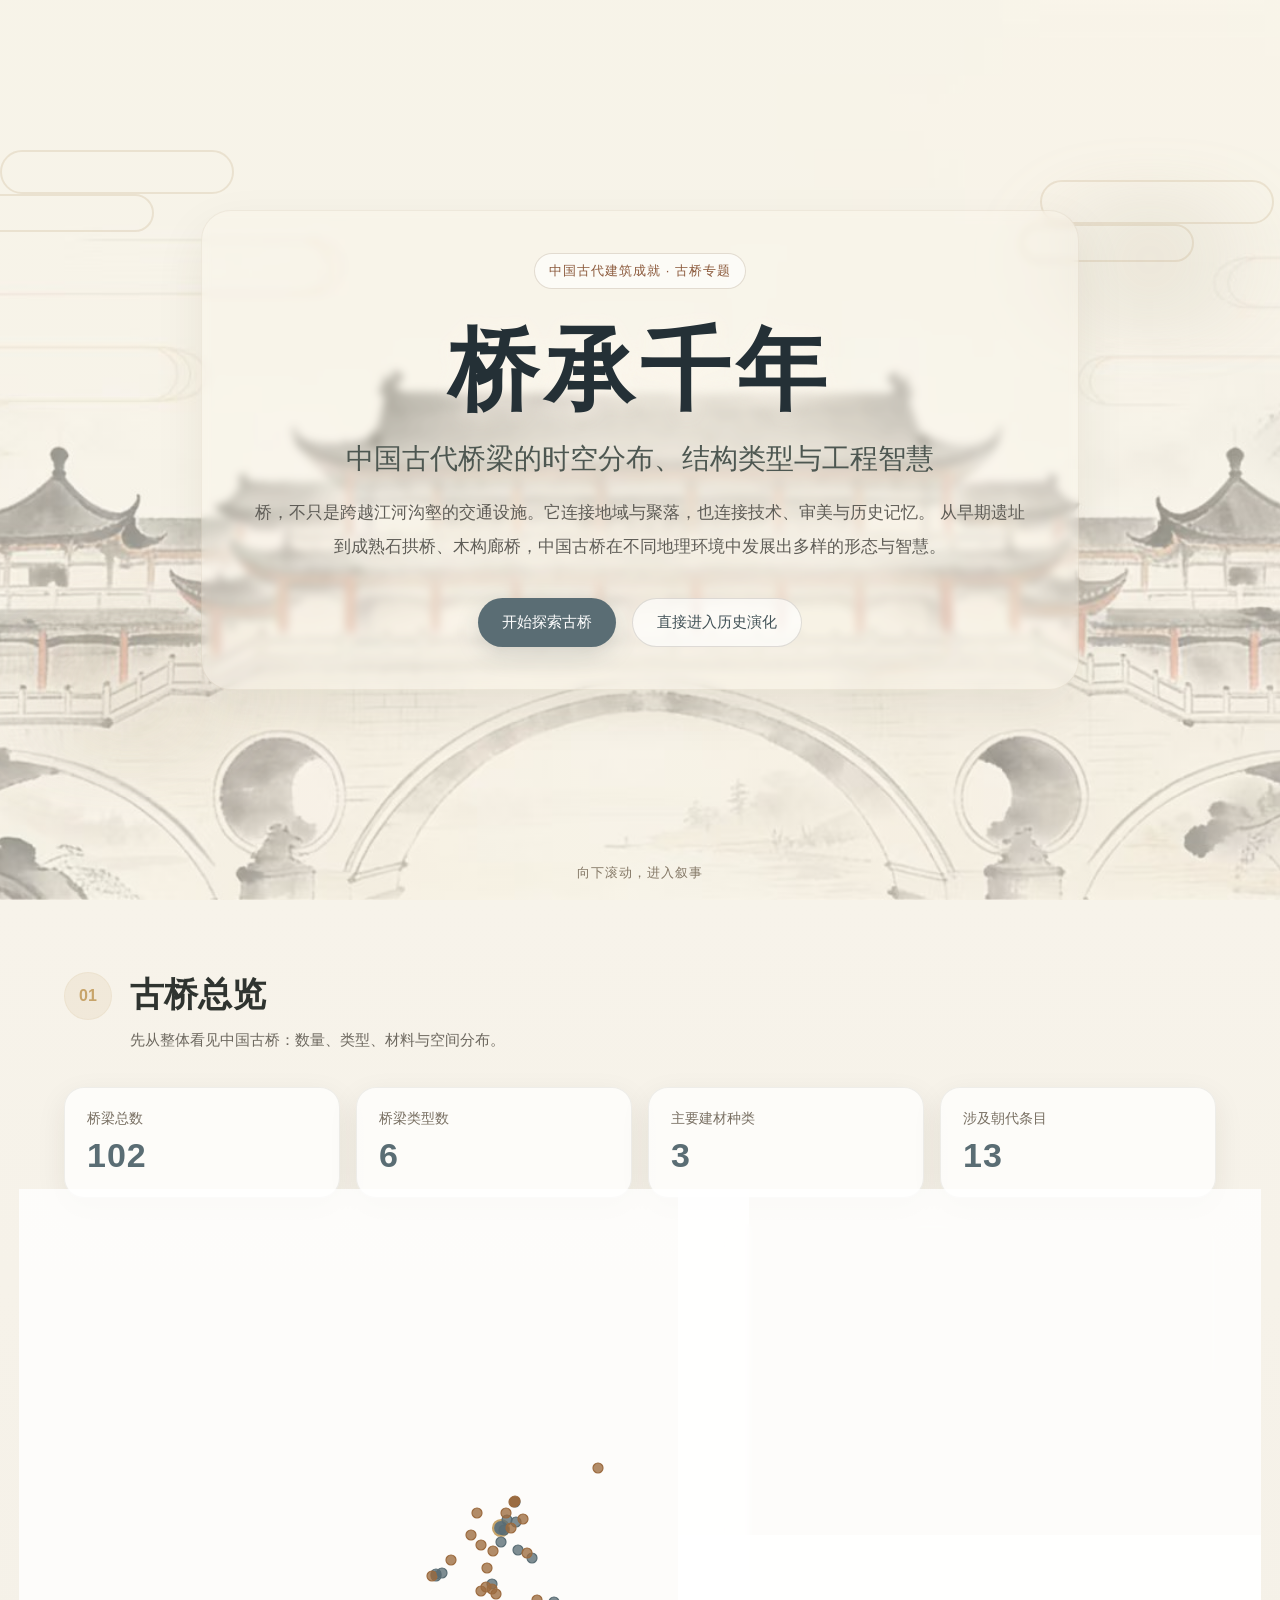
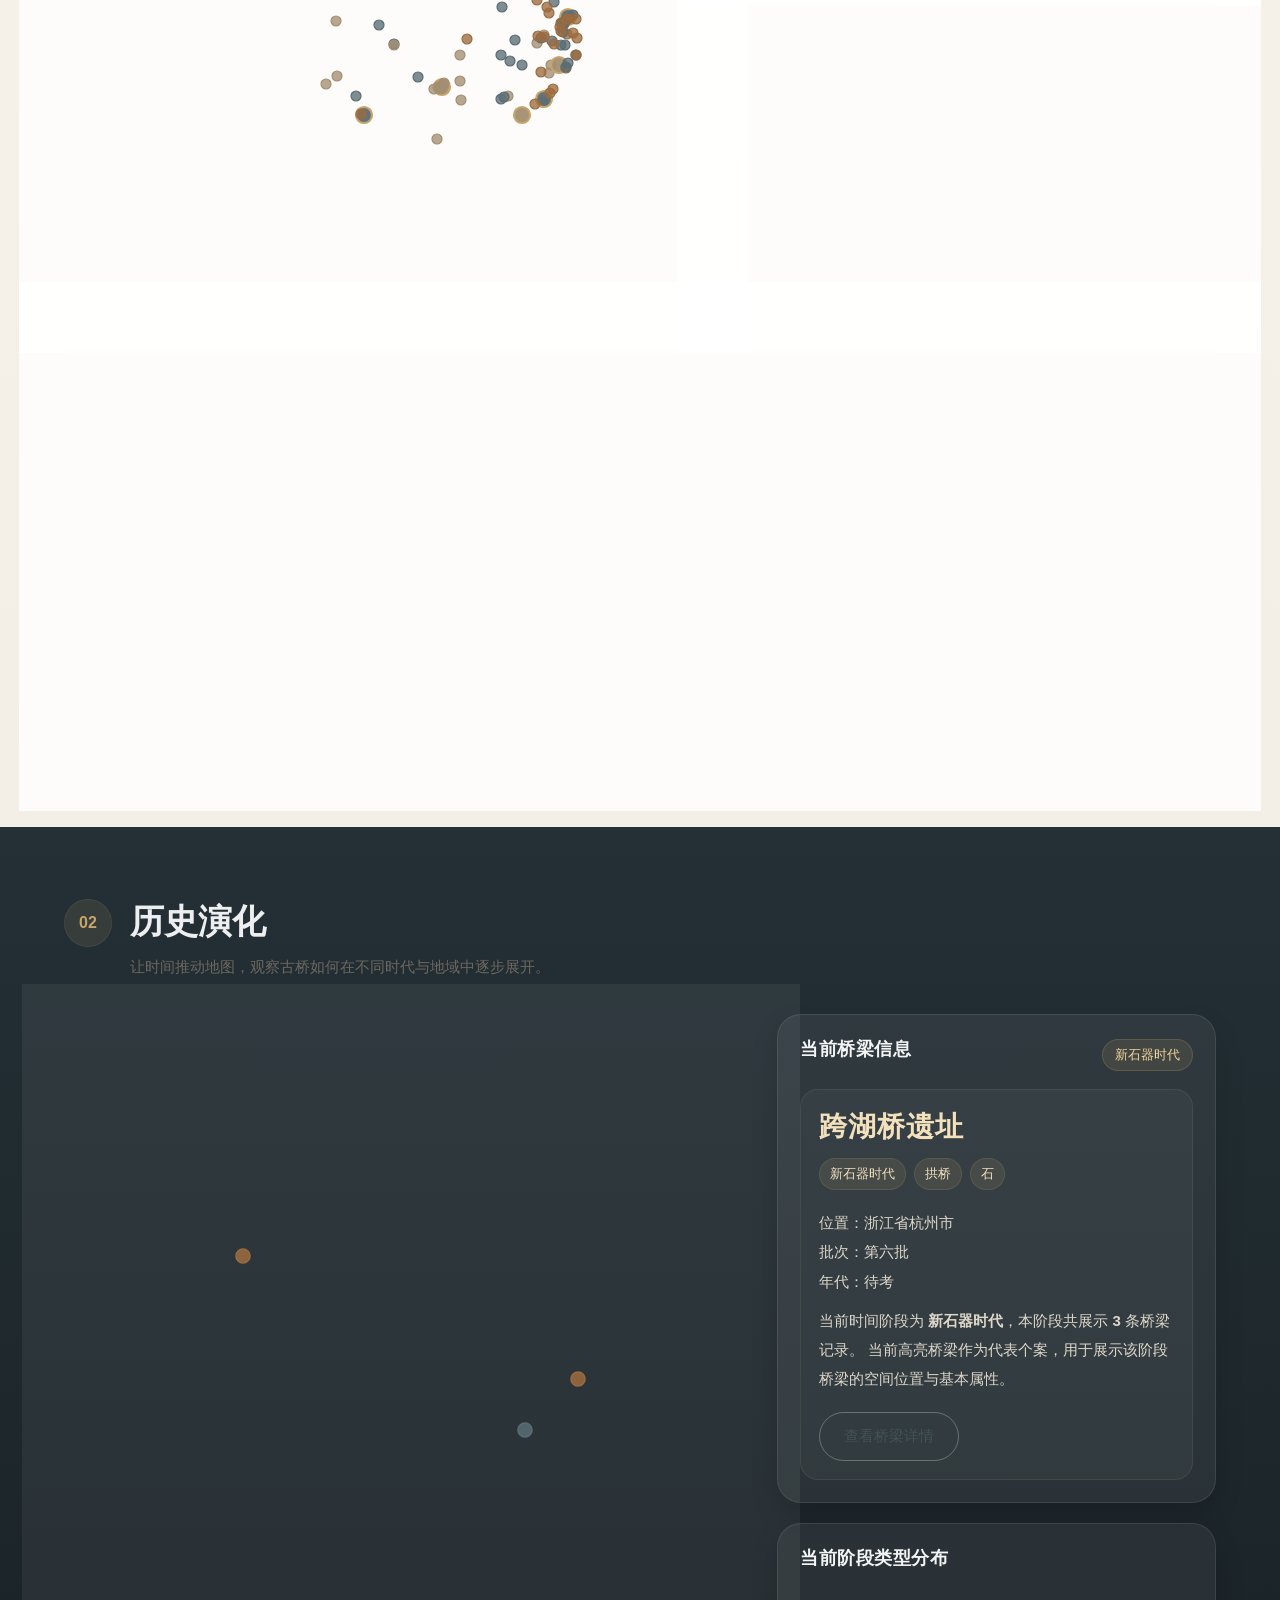
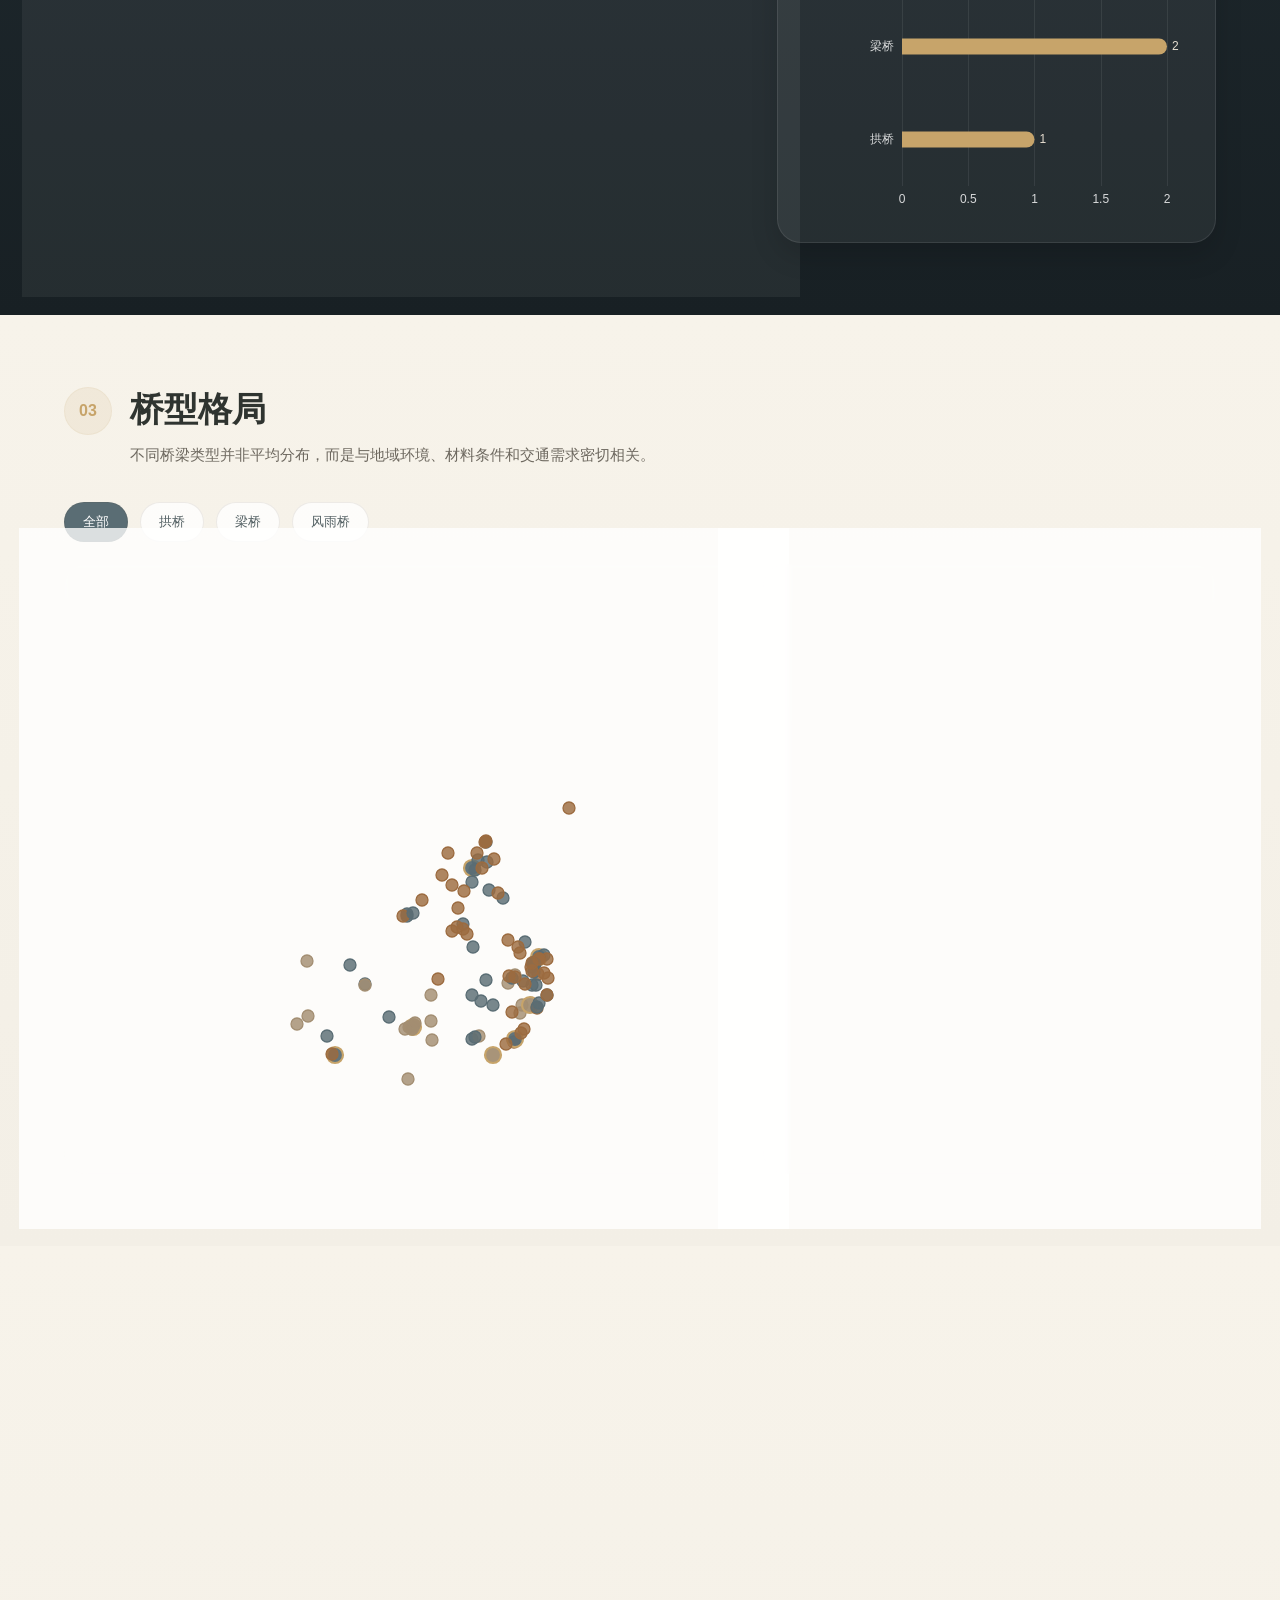
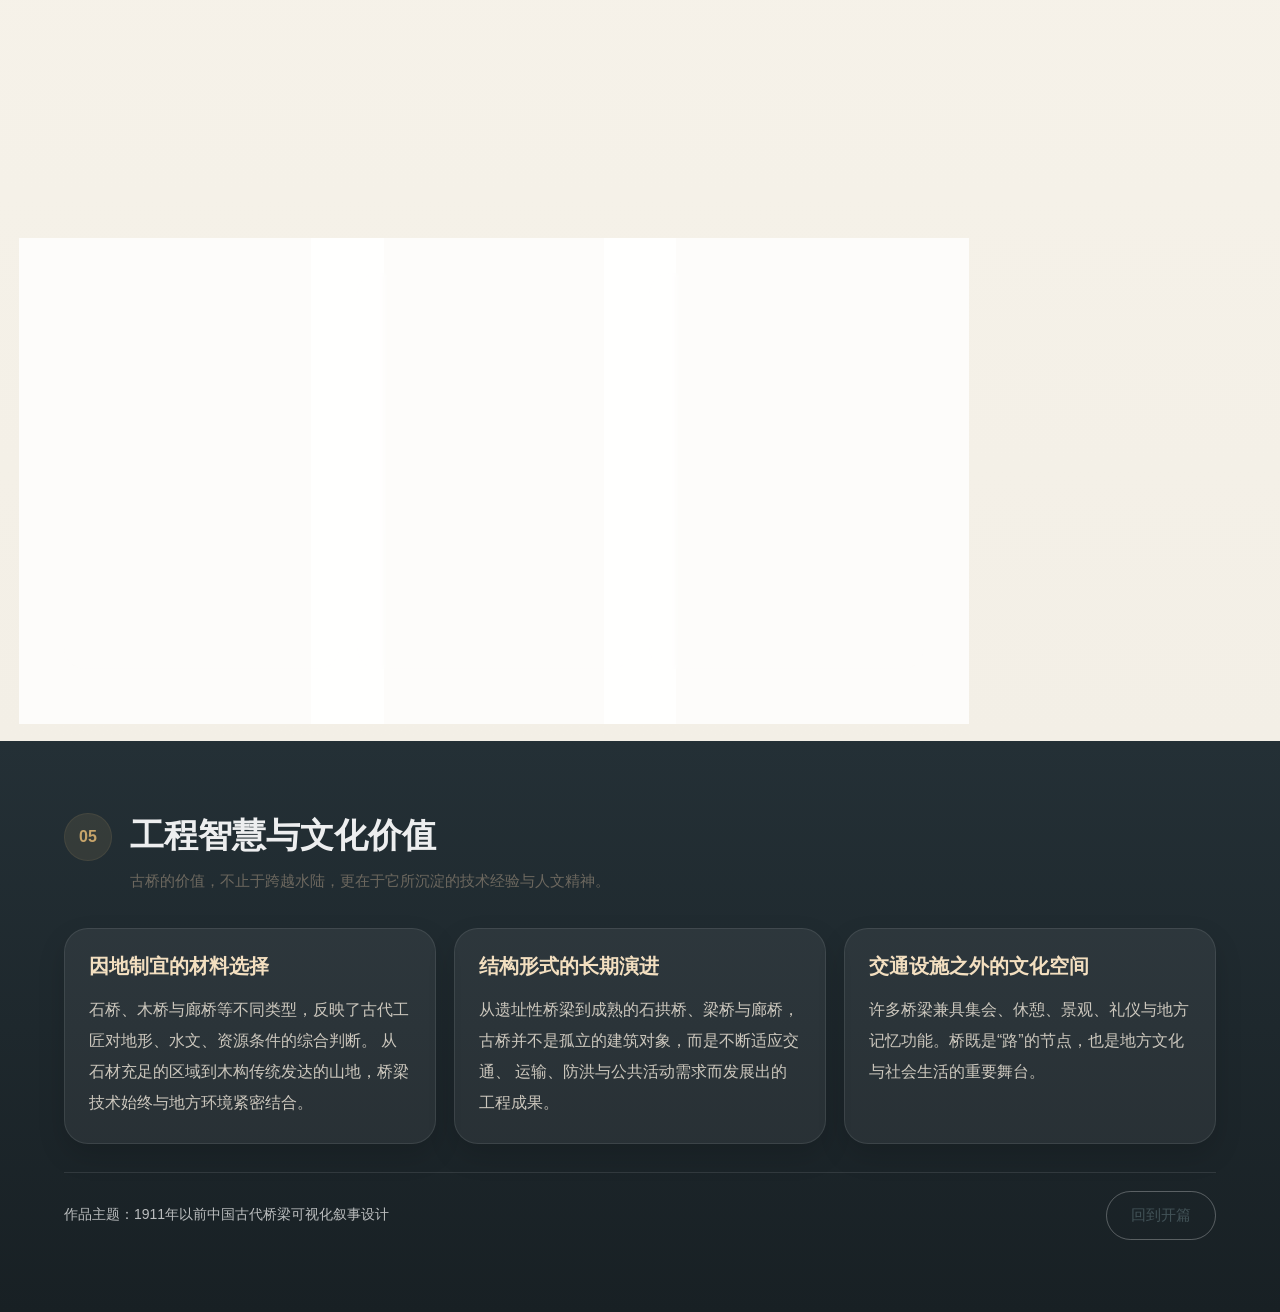
==== index.html @ 762e8e40 "Add files via upload" ====
<!DOCTYPE html>
<html lang="zh-CN">
<head>
  <meta charset="UTF-8" />
  <meta name="viewport" content="width=device-width, initial-scale=1.0" />
  <title>千年桥韵：中国古代桥梁叙事可视化</title>
  <link rel="stylesheet" href="libs/leaflet/leaflet.css" />
  <link rel="stylesheet" href="css/style.css" />
</head>
<body>
  <div class="page-shell">
    <section class="hero section" id="hero">
        <div class="hero-bg"></div>
        <div class="hero-mist hero-mist-left"></div>
        <div class="hero-mist hero-mist-right"></div>
        <div class="hero-ornament hero-ornament-left"></div>
        <div class="hero-ornament hero-ornament-right"></div>

        <div class="hero-content">
            <div class="hero-kicker hero-animate hero-animate-1">中国古代建筑成就 · 古桥专题</div>
            <h1 class="hero-animate hero-animate-2">桥承千年</h1>
            <h2 class="hero-animate hero-animate-3">中国古代桥梁的时空分布、结构类型与工程智慧</h2>
            <p class="hero-desc hero-animate hero-animate-4">
            桥，不只是跨越江河沟壑的交通设施。它连接地域与聚落，也连接技术、审美与历史记忆。
            从早期遗址到成熟石拱桥、木构廊桥，中国古桥在不同地理环境中发展出多样的形态与智慧。
            </p>
            <div class="hero-actions hero-animate hero-animate-5">
            <button class="primary-btn" id="startStoryBtn">开始探索古桥</button>
            <button class="ghost-btn" id="jumpTimelineBtn">直接进入历史演化</button>
            </div>
        </div>

        <div class="hero-scroll-tip hero-animate hero-animate-6">向下滚动，进入叙事</div>
    </section>

    <section class="section intro section-light" id="overview">
      <div class="section-head">
        <div class="section-index">01</div>
        <div>
          <h3>古桥总览</h3>
          <p>先从整体看见中国古桥：数量、类型、材料与空间分布。</p>
        </div>
      </div>

      <div class="overview-stats" id="overviewStats">
        <div class="stat-card">
          <div class="stat-label">桥梁总数</div>
          <div class="stat-value" id="totalCount">0</div>
        </div>
        <div class="stat-card">
          <div class="stat-label">桥梁类型数</div>
          <div class="stat-value" id="typeCount">0</div>
        </div>
        <div class="stat-card">
          <div class="stat-label">主要建材种类</div>
          <div class="stat-value" id="materialCount">0</div>
        </div>
        <div class="stat-card">
          <div class="stat-label">涉及朝代条目</div>
          <div class="stat-value" id="dynastyCount">0</div>
        </div>
      </div>

      <div class="overview-layout">
        <div class="overview-map-panel card">
          <div class="panel-title">中国古桥空间总览</div>
          <div id="overviewMap" class="map-box"></div>
          <div class="panel-note">
            地图展示全部桥梁点位。分布呈现明显的地域集聚特征，东部水网区、江南地区、东南沿海及西南民族地区更为集中。
          </div>
        </div>

        <div class="overview-chart-panel">
          <div class="chart-card card">
            <div class="panel-title">桥梁类型统计</div>
            <div id="typeChart" class="chart-box"></div>
          </div>
          <div class="chart-card card">
            <div class="panel-title">桥梁建材统计</div>
            <div id="materialChart" class="chart-box"></div>
          </div>
        </div>
      </div>

      <div class="wide-chart card">
        <div class="panel-title">朝代分布统计</div>
        <div id="dynastyChart" class="wide-chart-box"></div>
      </div>
    </section>

    <section class="section section-dark" id="timelineSection">
      <div class="section-head section-head-light">
        <div class="section-index">02</div>
        <div>
          <h3>历史演化</h3>
          <p>让时间推动地图，观察古桥如何在不同时代与地域中逐步展开。</p>
        </div>
      </div>

      <div class="timeline-layout">
        <div class="timeline-left card-dark">
          <div class="timeline-map-wrap" id="timelineMapWrap">
            <div id="timelineMap" class="timeline-map"></div>
            <svg id="timelineLinkLayer" class="timeline-link-layer"></svg>
          </div>

          <div class="timeline-controls">
            <button class="primary-btn small-btn" id="playPauseBtn">播放</button>
            <input type="range" id="timelineSlider" min="0" max="0" value="0" />
            <div class="timeline-current" id="timelineCurrentLabel">—</div>
          </div>

          <div class="timeline-caption" id="timelineCaption">
            拖动时间轴，或点击播放，观察不同时代桥梁的空间分布与类型变化。
          </div>
        </div>

        <div class="timeline-right">
          <div class="card-dark info-card">
            <div class="info-card-head">
              <div class="panel-title panel-title-light">当前桥梁信息</div>
              <div class="dynasty-badge" id="currentDynastyBadge">—</div>
            </div>
            <div id="bridgeInfoCard" class="bridge-info-card">
              <div class="empty-info">
                动画开始后，右侧会显示当前高亮桥梁的基础信息。
              </div>
            </div>
          </div>

          <div class="card-dark type-distribution-card">
            <div class="panel-title panel-title-light">当前阶段类型分布</div>
            <div id="timelineTypeChart" class="timeline-type-chart"></div>
          </div>
        </div>
      </div>
    </section>

    <section class="section section-light" id="typeSection">
      <div class="section-head">
        <div class="section-index">03</div>
        <div>
          <h3>桥型格局</h3>
          <p>不同桥梁类型并非平均分布，而是与地域环境、材料条件和交通需求密切相关。</p>
        </div>
      </div>

      <div class="type-filter-bar">
        <button class="filter-btn active" data-type="全部">全部</button>
        <button class="filter-btn" data-type="拱桥">拱桥</button>
        <button class="filter-btn" data-type="梁桥">梁桥</button>
        <button class="filter-btn" data-type="廊桥">风雨桥</button>
      </div>

      <div class="type-layout">
        <div class="card type-map-card">
          <div class="panel-title">桥型空间分布</div>
          <div id="typeMap" class="map-box"></div>
        </div>
        <div class="card type-text-card">
          <div class="panel-title">桥型解读</div>
          <div id="typeNarrative" class="type-narrative">
            请选择桥梁类型，查看其在中国空间上的分布特征与代表性意义。
          </div>
        </div>
      </div>
    </section>

    <section class="section section-light" id="featuredSection">
      <div class="section-head">
        <div class="section-index">04</div>
        <div>
          <h3>典型古桥</h3>
          <p>从总体分布回到个体对象，进入桥梁的具体历史与结构信息。</p>
        </div>
      </div>

      <div class="featured-grid" id="featuredGrid"></div>
    </section>

    <section class="section section-dark ending-section" id="ending">
      <div class="section-head section-head-light">
        <div class="section-index">05</div>
        <div>
          <h3>工程智慧与文化价值</h3>
          <p>古桥的价值，不止于跨越水陆，更在于它所沉淀的技术经验与人文精神。</p>
        </div>
      </div>

      <div class="ending-grid">
        <div class="card-dark ending-card">
          <h4>因地制宜的材料选择</h4>
          <p>
            石桥、木桥与廊桥等不同类型，反映了古代工匠对地形、水文、资源条件的综合判断。
            从石材充足的区域到木构传统发达的山地，桥梁技术始终与地方环境紧密结合。
          </p>
        </div>
        <div class="card-dark ending-card">
          <h4>结构形式的长期演进</h4>
          <p>
            从遗址性桥梁到成熟的石拱桥、梁桥与廊桥，古桥并不是孤立的建筑对象，而是不断适应交通、
            运输、防洪与公共活动需求而发展出的工程成果。
          </p>
        </div>
        <div class="card-dark ending-card">
          <h4>交通设施之外的文化空间</h4>
          <p>
            许多桥梁兼具集会、休憩、景观、礼仪与地方记忆功能。桥既是“路”的节点，也是地方文化与社会生活的重要舞台。
          </p>
        </div>
      </div>

      <div class="ending-footer">
        <div>作品主题：1911年以前中国古代桥梁可视化叙事设计</div>
        <button class="ghost-btn light-border" id="backToTopBtn">回到开篇</button>
      </div>
    </section>
  </div>

  <script src="libs/leaflet/leaflet.js"></script>
  <script src="libs/echarts/echarts.min.js"></script>
  <script src="js/bridges_data.js"></script>
  <script src="js/main.js"></script>
</body>
</html>
---- libs/leaflet/leaflet.css ----
/* required styles */

.leaflet-pane,
.leaflet-tile,
.leaflet-marker-icon,
.leaflet-marker-shadow,
.leaflet-tile-container,
.leaflet-pane > svg,
.leaflet-pane > canvas,
.leaflet-zoom-box,
.leaflet-image-layer,
.leaflet-layer {
	position: absolute;
	left: 0;
	top: 0;
	}
.leaflet-container {
	overflow: hidden;
	}
.leaflet-tile,
.leaflet-marker-icon,
.leaflet-marker-shadow {
	-webkit-user-select: none;
	   -moz-user-select: none;
	        user-select: none;
	  -webkit-user-drag: none;
	}
/* Prevents IE11 from highlighting tiles in blue */
.leaflet-tile::selection {
	background: transparent;
}
/* Safari renders non-retina tile on retina better with this, but Chrome is worse */
.leaflet-safari .leaflet-tile {
	image-rendering: -webkit-optimize-contrast;
	}
/* hack that prevents hw layers "stretching" when loading new tiles */
.leaflet-safari .leaflet-tile-container {
	width: 1600px;
	height: 1600px;
	-webkit-transform-origin: 0 0;
	}
.leaflet-marker-icon,
.leaflet-marker-shadow {
	display: block;
	}
/* .leaflet-container svg: reset svg max-width decleration shipped in Joomla! (joomla.org) 3.x */
/* .leaflet-container img: map is broken in FF if you have max-width: 100% on tiles */
.leaflet-container .leaflet-overlay-pane svg {
	max-width: none !important;
	max-height: none !important;
	}
.leaflet-container .leaflet-marker-pane img,
.leaflet-container .leaflet-shadow-pane img,
.leaflet-container .leaflet-tile-pane img,
.leaflet-container img.leaflet-image-layer,
.leaflet-container .leaflet-tile {
	max-width: none !important;
	max-height: none !important;
	width: auto;
	padding: 0;
	}

.leaflet-container img.leaflet-tile {
	/* See: https://bugs.chromium.org/p/chromium/issues/detail?id=600120 */
	mix-blend-mode: plus-lighter;
}

.leaflet-container.leaflet-touch-zoom {
	-ms-touch-action: pan-x pan-y;
	touch-action: pan-x pan-y;
	}
.leaflet-container.leaflet-touch-drag {
	-ms-touch-action: pinch-zoom;
	/* Fallback for FF which doesn't support pinch-zoom */
	touch-action: none;
	touch-action: pinch-zoom;
}
.leaflet-container.leaflet-touch-drag.leaflet-touch-zoom {
	-ms-touch-action: none;
	touch-action: none;
}
.leaflet-container {
	-webkit-tap-highlight-color: transparent;
}
.leaflet-container a {
	-webkit-tap-highlight-color: rgba(51, 181, 229, 0.4);
}
.leaflet-tile {
	filter: inherit;
	visibility: hidden;
	}
.leaflet-tile-loaded {
	visibility: inherit;
	}
.leaflet-zoom-box {
	width: 0;
	height: 0;
	-moz-box-sizing: border-box;
	     box-sizing: border-box;
	z-index: 800;
	}
/* workaround for https://bugzilla.mozilla.org/show_bug.cgi?id=888319 */
.leaflet-overlay-pane svg {
	-moz-user-select: none;
	}

.leaflet-pane         { z-index: 400; }

.leaflet-tile-pane    { z-index: 200; }
.leaflet-overlay-pane { z-index: 400; }
.leaflet-shadow-pane  { z-index: 500; }
.leaflet-marker-pane  { z-index: 600; }
.leaflet-tooltip-pane   { z-index: 650; }
.leaflet-popup-pane   { z-index: 700; }

.leaflet-map-pane canvas { z-index: 100; }
.leaflet-map-pane svg    { z-index: 200; }

.leaflet-vml-shape {
	width: 1px;
	height: 1px;
	}
.lvml {
	behavior: url(#default#VML);
	display: inline-block;
	position: absolute;
	}


/* control positioning */

.leaflet-control {
	position: relative;
	z-index: 800;
	pointer-events: visiblePainted; /* IE 9-10 doesn't have auto */
	pointer-events: auto;
	}
.leaflet-top,
.leaflet-bottom {
	position: absolute;
	z-index: 1000;
	pointer-events: none;
	}
.leaflet-top {
	top: 0;
	}
.leaflet-right {
	right: 0;
	}
.leaflet-bottom {
	bottom: 0;
	}
.leaflet-left {
	left: 0;
	}
.leaflet-control {
	float: left;
	clear: both;
	}
.leaflet-right .leaflet-control {
	float: right;
	}
.leaflet-top .leaflet-control {
	margin-top: 10px;
	}
.leaflet-bottom .leaflet-control {
	margin-bottom: 10px;
	}
.leaflet-left .leaflet-control {
	margin-left: 10px;
	}
.leaflet-right .leaflet-control {
	margin-right: 10px;
	}


/* zoom and fade animations */

.leaflet-fade-anim .leaflet-popup {
	opacity: 0;
	-webkit-transition: opacity 0.2s linear;
	   -moz-transition: opacity 0.2s linear;
	        transition: opacity 0.2s linear;
	}
.leaflet-fade-anim .leaflet-map-pane .leaflet-popup {
	opacity: 1;
	}
.leaflet-zoom-animated {
	-webkit-transform-origin: 0 0;
	    -ms-transform-origin: 0 0;
	        transform-origin: 0 0;
	}
svg.leaflet-zoom-animated {
	will-change: transform;
}

.leaflet-zoom-anim .leaflet-zoom-animated {
	-webkit-transition: -webkit-transform 0.25s cubic-bezier(0,0,0.25,1);
	   -moz-transition:    -moz-transform 0.25s cubic-bezier(0,0,0.25,1);
	        transition:         transform 0.25s cubic-bezier(0,0,0.25,1);
	}
.leaflet-zoom-anim .leaflet-tile,
.leaflet-pan-anim .leaflet-tile {
	-webkit-transition: none;
	   -moz-transition: none;
	        transition: none;
	}

.leaflet-zoom-anim .leaflet-zoom-hide {
	visibility: hidden;
	}


/* cursors */

.leaflet-interactive {
	cursor: pointer;
	}
.leaflet-grab {
	cursor: -webkit-grab;
	cursor:    -moz-grab;
	cursor:         grab;
	}
.leaflet-crosshair,
.leaflet-crosshair .leaflet-interactive {
	cursor: crosshair;
	}
.leaflet-popup-pane,
.leaflet-control {
	cursor: auto;
	}
.leaflet-dragging .leaflet-grab,
.leaflet-dragging .leaflet-grab .leaflet-interactive,
.leaflet-dragging .leaflet-marker-draggable {
	cursor: move;
	cursor: -webkit-grabbing;
	cursor:    -moz-grabbing;
	cursor:         grabbing;
	}

/* marker & overlays interactivity */
.leaflet-marker-icon,
.leaflet-marker-shadow,
.leaflet-image-layer,
.leaflet-pane > svg path,
.leaflet-tile-container {
	pointer-events: none;
	}

.leaflet-marker-icon.leaflet-interactive,
.leaflet-image-layer.leaflet-interactive,
.leaflet-pane > svg path.leaflet-interactive,
svg.leaflet-image-layer.leaflet-interactive path {
	pointer-events: visiblePainted; /* IE 9-10 doesn't have auto */
	pointer-events: auto;
	}

/* visual tweaks */

.leaflet-container {
	background: #ddd;
	outline-offset: 1px;
	}
.leaflet-container a {
	color: #0078A8;
	}
.leaflet-zoom-box {
	border: 2px dotted #38f;
	background: rgba(255,255,255,0.5);
	}


/* general typography */
.leaflet-container {
	font-family: "Helvetica Neue", Arial, Helvetica, sans-serif;
	font-size: 12px;
	font-size: 0.75rem;
	line-height: 1.5;
	}


/* general toolbar styles */

.leaflet-bar {
	box-shadow: 0 1px 5px rgba(0,0,0,0.65);
	border-radius: 4px;
	}
.leaflet-bar a {
	background-color: #fff;
	border-bottom: 1px solid #ccc;
	width: 26px;
	height: 26px;
	line-height: 26px;
	display: block;
	text-align: center;
	text-decoration: none;
	color: black;
	}
.leaflet-bar a,
.leaflet-control-layers-toggle {
	background-position: 50% 50%;
	background-repeat: no-repeat;
	display: block;
	}
.leaflet-bar a:hover,
.leaflet-bar a:focus {
	background-color: #f4f4f4;
	}
.leaflet-bar a:first-child {
	border-top-left-radius: 4px;
	border-top-right-radius: 4px;
	}
.leaflet-bar a:last-child {
	border-bottom-left-radius: 4px;
	border-bottom-right-radius: 4px;
	border-bottom: none;
	}
.leaflet-bar a.leaflet-disabled {
	cursor: default;
	background-color: #f4f4f4;
	color: #bbb;
	}

.leaflet-touch .leaflet-bar a {
	width: 30px;
	height: 30px;
	line-height: 30px;
	}
.leaflet-touch .leaflet-bar a:first-child {
	border-top-left-radius: 2px;
	border-top-right-radius: 2px;
	}
.leaflet-touch .leaflet-bar a:last-child {
	border-bottom-left-radius: 2px;
	border-bottom-right-radius: 2px;
	}

/* zoom control */

.leaflet-control-zoom-in,
.leaflet-control-zoom-out {
	font: bold 18px 'Lucida Console', Monaco, monospace;
	text-indent: 1px;
	}

.leaflet-touch .leaflet-control-zoom-in, .leaflet-touch .leaflet-control-zoom-out  {
	font-size: 22px;
	}


/* layers control */

.leaflet-control-layers {
	box-shadow: 0 1px 5px rgba(0,0,0,0.4);
	background: #fff;
	border-radius: 5px;
	}
.leaflet-control-layers-toggle {
	background-image: url(images/layers.png);
	width: 36px;
	height: 36px;
	}
.leaflet-retina .leaflet-control-layers-toggle {
	background-image: url(images/layers-2x.png);
	background-size: 26px 26px;
	}
.leaflet-touch .leaflet-control-layers-toggle {
	width: 44px;
	height: 44px;
	}
.leaflet-control-layers .leaflet-control-layers-list,
.leaflet-control-layers-expanded .leaflet-control-layers-toggle {
	display: none;
	}
.leaflet-control-layers-expanded .leaflet-control-layers-list {
	display: block;
	position: relative;
	}
.leaflet-control-layers-expanded {
	padding: 6px 10px 6px 6px;
	color: #333;
	background: #fff;
	}
.leaflet-control-layers-scrollbar {
	overflow-y: scroll;
	overflow-x: hidden;
	padding-right: 5px;
	}
.leaflet-control-layers-selector {
	margin-top: 2px;
	position: relative;
	top: 1px;
	}
.leaflet-control-layers label {
	display: block;
	font-size: 13px;
	font-size: 1.08333em;
	}
.leaflet-control-layers-separator {
	height: 0;
	border-top: 1px solid #ddd;
	margin: 5px -10px 5px -6px;
	}

/* Default icon URLs */
.leaflet-default-icon-path { /* used only in path-guessing heuristic, see L.Icon.Default */
	background-image: url(images/marker-icon.png);
	}


/* attribution and scale controls */

.leaflet-container .leaflet-control-attribution {
	background: #fff;
	background: rgba(255, 255, 255, 0.8);
	margin: 0;
	}
.leaflet-control-attribution,
.leaflet-control-scale-line {
	padding: 0 5px;
	color: #333;
	line-height: 1.4;
	}
.leaflet-control-attribution a {
	text-decoration: none;
	}
.leaflet-control-attribution a:hover,
.leaflet-control-attribution a:focus {
	text-decoration: underline;
	}
.leaflet-attribution-flag {
	display: inline !important;
	vertical-align: baseline !important;
	width: 1em;
	height: 0.6669em;
	}
.leaflet-left .leaflet-control-scale {
	margin-left: 5px;
	}
.leaflet-bottom .leaflet-control-scale {
	margin-bottom: 5px;
	}
.leaflet-control-scale-line {
	border: 2px solid #777;
	border-top: none;
	line-height: 1.1;
	padding: 2px 5px 1px;
	white-space: nowrap;
	-moz-box-sizing: border-box;
	     box-sizing: border-box;
	background: rgba(255, 255, 255, 0.8);
	text-shadow: 1px 1px #fff;
	}
.leaflet-control-scale-line:not(:first-child) {
	border-top: 2px solid #777;
	border-bottom: none;
	margin-top: -2px;
	}
.leaflet-control-scale-line:not(:first-child):not(:last-child) {
	border-bottom: 2px solid #777;
	}

.leaflet-touch .leaflet-control-attribution,
.leaflet-touch .leaflet-control-layers,
.leaflet-touch .leaflet-bar {
	box-shadow: none;
	}
.leaflet-touch .leaflet-control-layers,
.leaflet-touch .leaflet-bar {
	border: 2px solid rgba(0,0,0,0.2);
	background-clip: padding-box;
	}


/* popup */

.leaflet-popup {
	position: absolute;
	text-align: center;
	margin-bottom: 20px;
	}
.leaflet-popup-content-wrapper {
	padding: 1px;
	text-align: left;
	border-radius: 12px;
	}
.leaflet-popup-content {
	margin: 13px 24px 13px 20px;
	line-height: 1.3;
	font-size: 13px;
	font-size: 1.08333em;
	min-height: 1px;
	}
.leaflet-popup-content p {
	margin: 17px 0;
	margin: 1.3em 0;
	}
.leaflet-popup-tip-container {
	width: 40px;
	height: 20px;
	position: absolute;
	left: 50%;
	margin-top: -1px;
	margin-left: -20px;
	overflow: hidden;
	pointer-events: none;
	}
.leaflet-popup-tip {
	width: 17px;
	height: 17px;
	padding: 1px;

	margin: -10px auto 0;
	pointer-events: auto;

	-webkit-transform: rotate(45deg);
	   -moz-transform: rotate(45deg);
	    -ms-transform: rotate(45deg);
	        transform: rotate(45deg);
	}
.leaflet-popup-content-wrapper,
.leaflet-popup-tip {
	background: white;
	color: #333;
	box-shadow: 0 3px 14px rgba(0,0,0,0.4);
	}
.leaflet-container a.leaflet-popup-close-button {
	position: absolute;
	top: 0;
	right: 0;
	border: none;
	text-align: center;
	width: 24px;
	height: 24px;
	font: 16px/24px Tahoma, Verdana, sans-serif;
	color: #757575;
	text-decoration: none;
	background: transparent;
	}
.leaflet-container a.leaflet-popup-close-button:hover,
.leaflet-container a.leaflet-popup-close-button:focus {
	color: #585858;
	}
.leaflet-popup-scrolled {
	overflow: auto;
	}

.leaflet-oldie .leaflet-popup-content-wrapper {
	-ms-zoom: 1;
	}
.leaflet-oldie .leaflet-popup-tip {
	width: 24px;
	margin: 0 auto;

	-ms-filter: "progid:DXImageTransform.Microsoft.Matrix(M11=0.70710678, M12=0.70710678, M21=-0.70710678, M22=0.70710678)";
	filter: progid:DXImageTransform.Microsoft.Matrix(M11=0.70710678, M12=0.70710678, M21=-0.70710678, M22=0.70710678);
	}

.leaflet-oldie .leaflet-control-zoom,
.leaflet-oldie .leaflet-control-layers,
.leaflet-oldie .leaflet-popup-content-wrapper,
.leaflet-oldie .leaflet-popup-tip {
	border: 1px solid #999;
	}


/* div icon */

.leaflet-div-icon {
	background: #fff;
	border: 1px solid #666;
	}


/* Tooltip */
/* Base styles for the element that has a tooltip */
.leaflet-tooltip {
	position: absolute;
	padding: 6px;
	background-color: #fff;
	border: 1px solid #fff;
	border-radius: 3px;
	color: #222;
	white-space: nowrap;
	-webkit-user-select: none;
	-moz-user-select: none;
	-ms-user-select: none;
	user-select: none;
	pointer-events: none;
	box-shadow: 0 1px 3px rgba(0,0,0,0.4);
	}
.leaflet-tooltip.leaflet-interactive {
	cursor: pointer;
	pointer-events: auto;
	}
.leaflet-tooltip-top:before,
.leaflet-tooltip-bottom:before,
.leaflet-tooltip-left:before,
.leaflet-tooltip-right:before {
	position: absolute;
	pointer-events: none;
	border: 6px solid transparent;
	background: transparent;
	content: "";
	}

/* Directions */

.leaflet-tooltip-bottom {
	margin-top: 6px;
}
.leaflet-tooltip-top {
	margin-top: -6px;
}
.leaflet-tooltip-bottom:before,
.leaflet-tooltip-top:before {
	left: 50%;
	margin-left: -6px;
	}
.leaflet-tooltip-top:before {
	bottom: 0;
	margin-bottom: -12px;
	border-top-color: #fff;
	}
.leaflet-tooltip-bottom:before {
	top: 0;
	margin-top: -12px;
	margin-left: -6px;
	border-bottom-color: #fff;
	}
.leaflet-tooltip-left {
	margin-left: -6px;
}
.leaflet-tooltip-right {
	margin-left: 6px;
}
.leaflet-tooltip-left:before,
.leaflet-tooltip-right:before {
	top: 50%;
	margin-top: -6px;
	}
.leaflet-tooltip-left:before {
	right: 0;
	margin-right: -12px;
	border-left-color: #fff;
	}
.leaflet-tooltip-right:before {
	left: 0;
	margin-left: -12px;
	border-right-color: #fff;
	}

/* Printing */

@media print {
	/* Prevent printers from removing background-images of controls. */
	.leaflet-control {
		-webkit-print-color-adjust: exact;
		print-color-adjust: exact;
		}
	}
---- css/style.css ----
:root {
  --bg: #f5f1e8;
  --bg-deep: #d9cfbd;
  --ink: #2f3430;
  --sub-ink: #6d685f;
  --line: rgba(70, 61, 49, 0.16);
  --deep: #27343a;
  --deep-2: #1d2528;
  --light: #fbf8f1;
  --gold: #a88447;
  --green: #52685b;
  --accent: #8b5a3c;
  --card-shadow: 0 10px 30px rgba(53, 43, 31, 0.08);
}

* {
  box-sizing: border-box;
}

html {
  scroll-behavior: smooth;
}

body {
  margin: 0;
  font-family: "Microsoft YaHei", "PingFang SC", "Helvetica Neue", Arial, sans-serif;
  color: var(--ink);
  background: var(--bg);
}

.page-shell {
  width: 100%;
  overflow-x: hidden;
}

.section {
  position: relative;
  padding: 72px 5vw;
}

.section-light {
  background: linear-gradient(180deg, #f7f3ea 0%, #f3efe6 100%);
}

.section-dark {
  background: linear-gradient(180deg, #243036 0%, #182024 100%);
  color: rgba(255, 255, 255, 0.92);
}

.hero {
  min-height: 100vh;
  display: flex;
  align-items: center;
  padding-top: 0;
  padding-bottom: 0;
  overflow: hidden;
  background:
    radial-gradient(circle at 20% 20%, rgba(168, 132, 71, 0.16), transparent 28%),
    radial-gradient(circle at 80% 35%, rgba(82, 104, 91, 0.14), transparent 32%),
    linear-gradient(180deg, #f7f2e8 0%, #eee4d1 100%);
}

.hero-bg {
  position: absolute;
  inset: 0;
  pointer-events: none;
  background:
    linear-gradient(rgba(247, 242, 232, 0.62), rgba(247, 242, 232, 0.72)),
    url("../assets/images/hero-bg.jpg") center center / cover no-repeat;
  opacity: 1;
}

.hero-content {
  position: relative;
  z-index: 1;
  max-width: 860px;
  margin: 0 auto;
  text-align: center;
}

.hero-kicker {
  display: inline-block;
  padding: 8px 14px;
  border: 1px solid rgba(120, 95, 55, 0.22);
  border-radius: 999px;
  font-size: 13px;
  letter-spacing: 1px;
  color: var(--accent);
  background: rgba(255,255,255,0.55);
}

.hero h1 {
  margin: 22px 0 8px;
  font-size: clamp(52px, 7vw, 92px);
  font-weight: 700;
  letter-spacing: 4px;
  color: #243036;
}

.hero h2 {
  margin: 0 0 18px;
  font-weight: 500;
  font-size: clamp(18px, 2.2vw, 28px);
  color: #4c564f;
}

.hero-desc {
  max-width: 760px;
  margin: 0 auto;
  font-size: 17px;
  line-height: 1.95;
  color: #5c5b57;
}

.hero-actions {
  margin-top: 34px;
  display: flex;
  justify-content: center;
  gap: 16px;
  flex-wrap: wrap;
}

.hero-scroll-tip {
  position: absolute;
  bottom: 18px;
  width: 100%;
  text-align: center;
  font-size: 13px;
  letter-spacing: 1px;
  color: #847866;
}

.primary-btn,
.ghost-btn {
  border: none;
  cursor: pointer;
  transition: 0.25s ease;
  font-size: 15px;
}

.primary-btn {
  background: #33484d;
  color: white;
  padding: 14px 24px;
  border-radius: 999px;
  box-shadow: 0 8px 24px rgba(33, 47, 51, 0.16);
}

.primary-btn:hover {
  transform: translateY(-1px);
  background: #2b3e43;
}

.ghost-btn {
  background: rgba(255,255,255,0.65);
  color: #344347;
  padding: 14px 24px;
  border-radius: 999px;
  border: 1px solid rgba(70, 61, 49, 0.16);
}

.ghost-btn:hover {
  background: rgba(255,255,255,0.9);
}

.small-btn {
  padding: 10px 18px;
  font-size: 14px;
}

.light-border {
  border-color: rgba(255,255,255,0.28);
  color: rgba(255,255,255,0.92);
  background: transparent;
}

.section-head {
  display: flex;
  align-items: flex-start;
  gap: 18px;
  margin-bottom: 34px;
}

.section-head-light h3,
.section-head-light p {
  color: rgba(255,255,255,0.92);
}

.section-index {
  flex-shrink: 0;
  width: 48px;
  height: 48px;
  border-radius: 50%;
  background: rgba(168, 132, 71, 0.12);
  color: var(--gold);
  display: flex;
  align-items: center;
  justify-content: center;
  font-weight: 700;
}

.section-head h3 {
  margin: 0 0 8px;
  font-size: 34px;
}

.section-head p {
  margin: 0;
  font-size: 15px;
  color: var(--sub-ink);
  line-height: 1.8;
}

.card,
.card-dark {
  border-radius: 24px;
  overflow: hidden;
}

.card {
  background: rgba(255,255,255,0.78);
  border: 1px solid rgba(72, 61, 44, 0.08);
  box-shadow: var(--card-shadow);
}

.card-dark {
  background: rgba(255,255,255,0.06);
  border: 1px solid rgba(255,255,255,0.09);
  box-shadow: 0 12px 28px rgba(0, 0, 0, 0.14);
}

.panel-title,
.panel-title-light {
  font-size: 18px;
  font-weight: 700;
  margin-bottom: 12px;
}

.panel-title-light {
  color: rgba(255,255,255,0.95);
}

.panel-note {
  padding: 0 22px 22px;
  font-size: 14px;
  line-height: 1.9;
  color: #6a645a;
}

.overview-stats {
  display: grid;
  grid-template-columns: repeat(4, minmax(0, 1fr));
  gap: 16px;
  margin-bottom: 26px;
}

.stat-card {
  background: rgba(255,255,255,0.72);
  border: 1px solid rgba(72, 61, 44, 0.08);
  border-radius: 20px;
  padding: 22px;
  box-shadow: var(--card-shadow);
}

.stat-label {
  font-size: 14px;
  color: #786f62;
  margin-bottom: 8px;
}

.stat-value {
  font-size: 34px;
  font-weight: 700;
  color: #2e3c40;
}

.overview-layout {
  display: grid;
  grid-template-columns: 1.3fr 1fr;
  gap: 20px;
  align-items: stretch;
}

.overview-map-panel {
  display: flex;
  flex-direction: column;
}

.overview-map-panel .panel-title,
.chart-card .panel-title,
.wide-chart .panel-title,
.type-map-card .panel-title,
.type-text-card .panel-title,
.detail-map-card .panel-title {
  padding: 22px 22px 0;
}

.map-box {
  height: 520px;
  margin: 0 22px 18px;
  border-radius: 18px;
  overflow: hidden;
  border: 1px solid rgba(72, 61, 44, 0.08);
}

.overview-chart-panel {
  display: grid;
  gap: 20px;
}

.chart-card {
  min-height: 250px;
}

.chart-box {
  height: 250px;
  margin: 0 10px 10px;
}

.wide-chart {
  margin-top: 20px;
}

.wide-chart-box {
  height: 360px;
  margin: 0 12px 18px;
}

.timeline-layout {
  display: grid;
  grid-template-columns: 1.5fr 0.95fr;
  gap: 20px;
}

.timeline-left {
  padding: 18px;
}

.timeline-map-wrap {
  position: relative;
  width: 100%;
  height: 620px;
  border-radius: 18px;
  overflow: hidden;
  background: rgba(255,255,255,0.05);
}

.timeline-map {
  width: 100%;
  height: 100%;
}

.timeline-link-layer {
  position: absolute;
  inset: 0;
  pointer-events: none;
  width: 100%;
  height: 100%;
  overflow: visible;
}

.timeline-controls {
  display: grid;
  grid-template-columns: auto 1fr auto;
  gap: 14px;
  align-items: center;
  margin-top: 18px;
}

.timeline-controls input[type="range"] {
  width: 100%;
}

.timeline-current {
  min-width: 90px;
  text-align: right;
  color: rgba(255,255,255,0.92);
  font-weight: 700;
}

.timeline-caption {
  margin-top: 12px;
  font-size: 14px;
  line-height: 1.8;
  color: rgba(255,255,255,0.68);
}

.timeline-right {
  display: grid;
  grid-template-rows: 1fr 320px;
  gap: 20px;
}

.info-card,
.type-distribution-card {
  padding: 22px;
}

.info-card-head {
  display: flex;
  justify-content: space-between;
  align-items: center;
  gap: 12px;
  margin-bottom: 16px;
}

.dynasty-badge {
  padding: 6px 12px;
  border-radius: 999px;
  background: rgba(168, 132, 71, 0.2);
  color: #f3d9a2;
  font-size: 13px;
}

.bridge-info-card {
  min-height: 260px;
}

.empty-info {
  color: rgba(255,255,255,0.56);
  line-height: 1.8;
  font-size: 14px;
}

.bridge-info-name {
  font-size: 28px;
  font-weight: 700;
  margin-bottom: 12px;
  color: rgba(255,255,255,0.96);
}

.bridge-info-meta {
  display: flex;
  flex-wrap: wrap;
  gap: 8px;
  margin-bottom: 18px;
}

.bridge-meta-tag {
  padding: 6px 10px;
  border-radius: 999px;
  background: rgba(255,255,255,0.09);
  color: rgba(255,255,255,0.84);
  font-size: 13px;
}

.bridge-info-text {
  font-size: 15px;
  line-height: 1.95;
  color: rgba(255,255,255,0.82);
}

.bridge-info-action {
  margin-top: 18px;
}

.timeline-type-chart {
  width: 100%;
  height: 240px;
}

.type-filter-bar {
  display: flex;
  flex-wrap: wrap;
  gap: 12px;
  margin-bottom: 22px;
}

.filter-btn {
  border: 1px solid rgba(70, 61, 49, 0.12);
  background: rgba(255,255,255,0.72);
  color: #445053;
  padding: 10px 18px;
  border-radius: 999px;
  cursor: pointer;
  transition: 0.25s ease;
}

.filter-btn.active,
.filter-btn:hover {
  background: #33484d;
  color: white;
}

.type-layout {
  display: grid;
  grid-template-columns: 1.2fr 0.8fr;
  gap: 20px;
}

.type-map-card,
.type-text-card {
  padding-bottom: 12px;
}

.type-narrative {
  padding: 4px 22px 22px;
  line-height: 1.95;
  font-size: 15px;
  color: #59564f;
}

.featured-grid {
  display: grid;
  grid-template-columns: repeat(4, minmax(0, 1fr));
  gap: 18px;
}

.feature-card {
  background: rgba(255,255,255,0.78);
  border: 1px solid rgba(72, 61, 44, 0.08);
  border-radius: 22px;
  box-shadow: var(--card-shadow);
  padding: 20px;
  display: flex;
  flex-direction: column;
  min-height: 260px;
}

.feature-title {
  font-size: 22px;
  font-weight: 700;
  margin-bottom: 10px;
  color: #2e3d40;
}

.feature-tags {
  display: flex;
  flex-wrap: wrap;
  gap: 8px;
  margin-bottom: 14px;
}

.feature-tag {
  font-size: 12px;
  background: rgba(51, 72, 77, 0.08);
  color: #4a565a;
  padding: 6px 10px;
  border-radius: 999px;
}

.feature-text {
  font-size: 14px;
  line-height: 1.9;
  color: #625d54;
  flex: 1;
}

.feature-btn {
  margin-top: 18px;
  align-self: flex-start;
  border: none;
  background: #33484d;
  color: white;
  border-radius: 999px;
  padding: 10px 16px;
  cursor: pointer;
}

.ending-grid {
  display: grid;
  grid-template-columns: repeat(3, minmax(0, 1fr));
  gap: 18px;
}

.ending-card {
  padding: 24px;
}

.ending-card h4 {
  margin: 0 0 14px;
  font-size: 20px;
  color: rgba(255,255,255,0.95);
}

.ending-card p {
  margin: 0;
  line-height: 1.95;
  color: rgba(255,255,255,0.76);
}

.ending-footer {
  margin-top: 28px;
  padding-top: 18px;
  border-top: 1px solid rgba(255,255,255,0.1);
  display: flex;
  justify-content: space-between;
  gap: 16px;
  align-items: center;
  color: rgba(255,255,255,0.7);
  font-size: 14px;
}

.timeline-connector-line {
  stroke: rgba(255, 224, 168, 0.9);
  stroke-width: 2;
  fill: none;
  stroke-dasharray: 8 6;
  opacity: 0.95;
}

.detail-body {
  background: linear-gradient(180deg, #f8f4ec 0%, #efe7da 100%);
}

.detail-page {
  padding: 28px 5vw 48px;
}

.detail-topbar {
  margin-bottom: 18px;
}

.detail-layout {
  display: grid;
  grid-template-columns: 1.2fr 0.8fr;
  gap: 20px;
}

.detail-main,
.detail-side {
  display: flex;
  flex-direction: column;
  gap: 20px;
}

.detail-title-card,
.detail-text-card,
.detail-map-card,
.detail-info-card {
  background: rgba(255,255,255,0.82);
  border: 1px solid rgba(72, 61, 44, 0.08);
  box-shadow: var(--card-shadow);
}

.detail-title-card,
.detail-text-card,
.detail-map-card {
  border-radius: 24px;
  padding: 24px;
}

.detail-kicker {
  color: var(--accent);
  font-size: 13px;
  letter-spacing: 1px;
  margin-bottom: 10px;
}

.detail-title-card h1 {
  margin: 0 0 16px;
  font-size: 42px;
  color: #27343a;
}

.detail-tags {
  display: flex;
  flex-wrap: wrap;
  gap: 10px;
}

.detail-tag {
  background: rgba(51, 72, 77, 0.08);
  color: #425156;
  padding: 8px 12px;
  border-radius: 999px;
  font-size: 14px;
}

.detail-info-grid {
  display: grid;
  grid-template-columns: repeat(2, minmax(0, 1fr));
  gap: 16px;
}

.detail-info-card {
  border-radius: 20px;
  padding: 20px;
}

.detail-info-label {
  color: #7b7368;
  font-size: 14px;
  margin-bottom: 8px;
}

.detail-info-value {
  color: #2b383c;
  font-size: 20px;
  font-weight: 700;
  line-height: 1.6;
}

.detail-text-card h3 {
  margin-top: 0;
  margin-bottom: 14px;
  color: #28363a;
}

.detail-text-card p {
  margin: 0;
  line-height: 2;
  color: #5f5b54;
  font-size: 15px;
}

.detail-map {
  height: 460px;
  border-radius: 18px;
  overflow: hidden;
}

.fade-in-up {
  opacity: 0;
  transform: translateY(22px);
  transition: opacity 0.8s ease, transform 0.8s ease;
}

.fade-in-up.in-view {
  opacity: 1;
  transform: translateY(0);
}

@media (max-width: 1200px) {
  .overview-layout,
  .timeline-layout,
  .type-layout,
  .detail-layout {
    grid-template-columns: 1fr;
  }

  .timeline-right {
    grid-template-rows: auto auto;
  }

  .featured-grid,
  .ending-grid {
    grid-template-columns: repeat(2, minmax(0, 1fr));
  }

  .overview-stats {
    grid-template-columns: repeat(2, minmax(0, 1fr));
  }
}

@media (max-width: 768px) {
  .section {
    padding: 56px 18px;
  }

  .hero h1 {
    letter-spacing: 1px;
  }

  .overview-stats,
  .featured-grid,
  .ending-grid,
  .detail-info-grid {
    grid-template-columns: 1fr;
  }

  .map-box,
  .timeline-map-wrap {
    height: 420px;
  }

  .detail-title-card h1 {
    font-size: 32px;
  }

  .ending-footer {
    flex-direction: column;
    align-items: flex-start;
  }
}

/* =========================
   中国风弱化底图样式
   追加到 style.css 末尾
   ========================= */

#overviewMap,
#timelineMap,
#typeMap,
#detailMap {
  position: relative;
  background:
    radial-gradient(circle at 30% 20%, rgba(168, 132, 71, 0.10), transparent 28%),
    radial-gradient(circle at 75% 65%, rgba(82, 104, 91, 0.08), transparent 30%),
    linear-gradient(180deg, #efe6d7 0%, #e7dccb 100%);
}

/* 宣纸感覆盖层 */
#overviewMap::after,
#timelineMap::after,
#typeMap::after,
#detailMap::after {
  content: "";
  position: absolute;
  inset: 0;
  pointer-events: none;
  z-index: 450;
  background:
    linear-gradient(rgba(255, 248, 235, 0.18), rgba(255, 248, 235, 0.18)),
    repeating-linear-gradient(
      0deg,
      rgba(120, 98, 68, 0.018) 0px,
      rgba(120, 98, 68, 0.018) 1px,
      transparent 1px,
      transparent 4px
    ),
    repeating-linear-gradient(
      90deg,
      rgba(120, 98, 68, 0.012) 0px,
      rgba(120, 98, 68, 0.012) 1px,
      transparent 1px,
      transparent 5px
    );
  mix-blend-mode: multiply;
  opacity: 0.75;
}

/* 地图瓦片做中国风弱化处理 */
.leaflet-pane.muted-tile-pane {
  filter: grayscale(100%) sepia(22%) saturate(55%) brightness(108%) contrast(88%);
  opacity: 0.55;
}

/* 去掉底图过强的视觉感 */
.leaflet-container {
  font-family: "Microsoft YaHei", "PingFang SC", Arial, sans-serif;
}

.leaflet-popup-content-wrapper {
  background: rgba(255, 251, 244, 0.96);
  color: #3a3a36;
  border-radius: 14px;
  box-shadow: 0 8px 20px rgba(40, 30, 20, 0.14);
}

.leaflet-popup-tip {
  background: rgba(255, 251, 244, 0.96);
}

/* 地图周围增加柔和暗角，让视线集中到中国范围和点位 */
.map-box,
.timeline-map,
.detail-map {
  box-shadow: inset 0 0 80px rgba(92, 72, 44, 0.08);
}

/* 时间演化页里的地图更适合做“舞台” */
.timeline-map-wrap {
  background:
    radial-gradient(circle at 50% 50%, rgba(255,255,255,0.03), transparent 65%),
    linear-gradient(180deg, #e8dcc8 0%, #ddd0bb 100%);
}

/* 连线颜色更接近中国风 */
.timeline-connector-line {
  stroke: rgba(166, 124, 66, 0.92);
  stroke-width: 2;
  fill: none;
  stroke-dasharray: 10 7;
  opacity: 0.95;
}

/* =========================
   统一国风视觉配色优化
   追加到 style.css 末尾
   ========================= */

:root {
  --bridge-arch: #5A6D74;
  --bridge-beam: #9C6B3F;
  --bridge-windrain: #6A7B5B;
  --bridge-default: #A38E72;

  --viz-gold: #C7A46A;
  --viz-ink: #243036;
  --viz-paper: rgba(255, 251, 244, 0.92);
  --viz-paper-soft: rgba(255, 248, 239, 0.82);
  --viz-line: rgba(132, 102, 62, 0.18);
  --viz-text-main: #2E3838;
  --viz-text-sub: #6E685F;
}

/* 统计数字更统一 */
.stat-value {
  color: var(--bridge-arch);
  letter-spacing: 1px;
}

/* 面板标题 */
.panel-title,
.panel-title-light {
  letter-spacing: 0.5px;
}

/* 总览图表卡片 */
.chart-card,
.wide-chart,
.type-map-card,
.type-text-card,
.feature-card,
.detail-title-card,
.detail-text-card,
.detail-map-card,
.detail-info-card {
  backdrop-filter: blur(2px);
}

/* 时间演化右侧信息卡更像展陈说明牌 */
.bridge-info-card {
  background: rgba(255, 248, 239, 0.04);
  border: 1px solid rgba(255, 223, 172, 0.08);
  border-radius: 18px;
  padding: 18px;
}

.bridge-info-name {
  color: #F3E1BD;
  letter-spacing: 1px;
}

.bridge-meta-tag {
  background: rgba(199, 164, 106, 0.12);
  color: #F2DFC0;
  border: 1px solid rgba(199, 164, 106, 0.16);
}

.bridge-info-text {
  color: rgba(255, 245, 229, 0.84);
}

/* 当前朝代徽标 */
.dynasty-badge {
  background: rgba(199, 164, 106, 0.14);
  color: #F3D49B;
  border: 1px solid rgba(199, 164, 106, 0.2);
}

/* 筛选按钮 */
.filter-btn {
  background: rgba(255,255,255,0.78);
  color: #536063;
  border: 1px solid rgba(88, 74, 54, 0.10);
}

.filter-btn.active,
.filter-btn:hover {
  background: var(--bridge-arch);
  color: #fff;
}

/* 典型古桥卡片 */
.feature-card {
  transition: transform 0.25s ease, box-shadow 0.25s ease;
}

.feature-card:hover {
  transform: translateY(-4px);
  box-shadow: 0 14px 32px rgba(53, 43, 31, 0.14);
}

.feature-title {
  color: var(--viz-ink);
}

.feature-tag {
  background: rgba(90, 109, 116, 0.10);
  color: #506065;
  border: 1px solid rgba(90, 109, 116, 0.10);
}

.feature-btn {
  background: var(--bridge-arch);
}

.feature-btn:hover {
  background: #4B5E65;
}

/* 详情页标签 */
.detail-tag {
  background: rgba(90, 109, 116, 0.08);
  color: #42575D;
  border: 1px solid rgba(90, 109, 116, 0.10);
}

/* 详情页信息数值 */
.detail-info-value {
  color: var(--bridge-arch);
}

/* 时间轴说明 */
.timeline-caption {
  color: rgba(255, 244, 224, 0.72);
}

/* section 编号统一风格 */
.section-index {
  background: rgba(199, 164, 106, 0.12);
  color: var(--viz-gold);
  border: 1px solid rgba(199, 164, 106, 0.10);
}

/* ending 区块 */
.ending-card h4 {
  color: #F3DFC0;
}

.ending-card p {
  color: rgba(255, 246, 231, 0.76);
}

/* popup 再统一一点 */
.leaflet-popup-content-wrapper {
  background: rgba(255, 251, 244, 0.97);
  border: 1px solid rgba(110, 90, 60, 0.08);
}

.leaflet-popup-content {
  color: #3A3A36;
  line-height: 1.8;
}

/* 地图点高亮时更温润 */
.leaflet-interactive:focus {
  outline: none;
}

/* 范围滑块做一点统一 */
input[type="range"] {
  accent-color: #C7A46A;
}

/* 时间演化页控制条区域 */
.timeline-controls {
  padding-top: 2px;
}

/* 按钮统一 */
.primary-btn {
  background: var(--bridge-arch);
}

.primary-btn:hover {
  background: #4A5F66;
}

.ghost-btn {
  color: #425257;
}

.ghost-btn:hover {
  color: #314147;
}

/* 地图容器边框统一 */
.map-box,
.timeline-map-wrap,
.detail-map {
  border: 1px solid rgba(118, 93, 61, 0.10);
}

/* =========================
   详情页升级版样式
   追加到 style.css 末尾
   ========================= */

.detail-page {
  padding: 28px 5vw 56px;
}

.detail-topbar {
  margin-bottom: 18px;
}

.detail-hero-card {
  display: grid;
  grid-template-columns: 1.15fr 0.85fr;
  gap: 20px;
  background: rgba(255, 251, 244, 0.84);
  border: 1px solid rgba(72, 61, 44, 0.08);
  box-shadow: var(--card-shadow);
  border-radius: 28px;
  padding: 28px;
  margin-bottom: 22px;
}

.detail-hero-left h1 {
  margin: 10px 0 16px;
  font-size: 48px;
  line-height: 1.2;
  color: #27343a;
}

.detail-summary {
  margin: 18px 0 0;
  line-height: 2;
  font-size: 16px;
  color: #5c5953;
}

.detail-hero-right {
  display: flex;
  align-items: stretch;
}

.detail-quote-box {
  width: 100%;
  background:
    linear-gradient(180deg, rgba(90,109,116,0.08) 0%, rgba(156,107,63,0.08) 100%);
  border: 1px solid rgba(90,109,116,0.10);
  border-radius: 22px;
  padding: 22px;
  display: flex;
  flex-direction: column;
  justify-content: center;
}

.detail-quote-label {
  font-size: 13px;
  color: var(--accent);
  letter-spacing: 1px;
  margin-bottom: 12px;
}

.detail-quote-text {
  font-size: 22px;
  line-height: 1.8;
  color: #374447;
}

.detail-layout {
  display: grid;
  grid-template-columns: 1.2fr 0.8fr;
  gap: 20px;
}

.detail-main,
.detail-side {
  display: flex;
  flex-direction: column;
  gap: 20px;
}

.detail-section-card,
.detail-side-card,
.detail-map-card {
  background: rgba(255, 251, 244, 0.84);
  border: 1px solid rgba(72, 61, 44, 0.08);
  box-shadow: var(--card-shadow);
  border-radius: 24px;
  padding: 24px;
}

.detail-section-title {
  font-size: 22px;
  font-weight: 700;
  color: #2b383c;
  margin-bottom: 18px;
  position: relative;
  padding-left: 14px;
}

.detail-section-title::before {
  content: "";
  position: absolute;
  left: 0;
  top: 6px;
  width: 4px;
  height: 22px;
  border-radius: 999px;
  background: linear-gradient(180deg, #5A6D74 0%, #C7A46A 100%);
}

.detail-paragraph {
  line-height: 2;
  color: #5d5951;
  font-size: 15px;
}

.detail-map-card .panel-title {
  padding: 0;
  margin-bottom: 14px;
}

.detail-map-note {
  margin-top: 14px;
  color: #6b655c;
  line-height: 1.9;
  font-size: 14px;
}

.detail-side-tags {
  display: flex;
  flex-wrap: wrap;
  gap: 10px;
}

.detail-side-tag {
  background: rgba(90, 109, 116, 0.08);
  color: #43575d;
  border: 1px solid rgba(90, 109, 116, 0.10);
  padding: 8px 12px;
  border-radius: 999px;
  font-size: 13px;
}

.detail-reading-note {
  line-height: 1.95;
  color: #625d54;
  font-size: 15px;
}

@media (max-width: 1200px) {
  .detail-hero-card,
  .detail-layout {
    grid-template-columns: 1fr;
  }
}

@media (max-width: 768px) {
  .detail-hero-left h1 {
    font-size: 34px;
  }

  .detail-quote-text {
    font-size: 18px;
  }
}

/* =========================
   首页首屏展陈化开场动画
   追加到 style.css 末尾
   ========================= */

.hero {
  min-height: 100vh;
  display: flex;
  align-items: center;
  justify-content: center;
  padding-top: 0;
  padding-bottom: 0;
  overflow: hidden;
  background: linear-gradient(180deg, #f7f2e8 0%, #eee4d1 100%);
}

.hero-bg {
  position: absolute;
  inset: 0;
  pointer-events: none;
  background:
    linear-gradient(rgba(247, 242, 232, 0.48), rgba(247, 242, 232, 0.60)),
    url("../assets/images/hero-bg.jpg") center center / cover no-repeat;
  opacity: 0;
  transform: scale(1.04);
  animation: heroBgReveal 2.2s ease forwards;
}

/* 轻雾层 */
.hero-mist {
  position: absolute;
  pointer-events: none;
  z-index: 0;
  border-radius: 999px;
  filter: blur(24px);
  opacity: 0;
  animation: mistFadeIn 2.6s ease forwards, mistFloat 10s ease-in-out infinite;
}

.hero-mist-left {
  width: 340px;
  height: 180px;
  left: -40px;
  bottom: 120px;
  background: radial-gradient(circle, rgba(180, 166, 140, 0.18) 0%, rgba(180, 166, 140, 0.02) 70%);
  animation-delay: 0.3s, 2.6s;
}

.hero-mist-right {
  width: 300px;
  height: 160px;
  right: -20px;
  top: 180px;
  background: radial-gradient(circle, rgba(170, 155, 130, 0.16) 0%, rgba(170, 155, 130, 0.02) 70%);
  animation-delay: 0.7s, 2.6s;
}

/* 两侧卷云纹式装饰 */
.hero-ornament {
  position: absolute;
  width: 280px;
  height: 120px;
  pointer-events: none;
  opacity: 0;
  z-index: 1;
  animation: ornamentFade 1.8s ease forwards;
}

.hero-ornament-left {
  left: -20px;
  top: 140px;
  animation-delay: 1.1s;
}

.hero-ornament-right {
  right: -20px;
  top: 170px;
  animation-delay: 1.3s;
}

.hero-ornament::before,
.hero-ornament::after {
  content: "";
  position: absolute;
  border: 2px solid rgba(185, 153, 111, 0.20);
  border-radius: 999px;
}

.hero-ornament::before {
  width: 230px;
  height: 40px;
  top: 10px;
  left: 20px;
}

.hero-ornament::after {
  width: 170px;
  height: 34px;
  top: 54px;
  left: 0;
}

.hero-content {
  position: relative;
  z-index: 2;
  max-width: 900px;
  margin: 0 auto;
  text-align: center;
  padding: 42px 48px;
  background: rgba(255, 248, 239, 0.20);
  border: 1px solid rgba(120, 95, 55, 0.08);
  backdrop-filter: blur(4px);
  border-radius: 30px;
  box-shadow: 0 20px 50px rgba(63, 45, 27, 0.08);
}

.hero-kicker {
  display: inline-block;
  padding: 8px 14px;
  border: 1px solid rgba(120, 95, 55, 0.20);
  border-radius: 999px;
  font-size: 13px;
  letter-spacing: 1px;
  color: var(--accent);
  background: rgba(255,255,255,0.58);
}

.hero h1 {
  margin: 22px 0 8px;
  font-size: clamp(56px, 7vw, 96px);
  font-weight: 700;
  letter-spacing: 6px;
  color: #243036;
  text-shadow: 0 4px 20px rgba(255, 248, 238, 0.55);
}

.hero h2 {
  margin: 0 0 18px;
  font-weight: 500;
  font-size: clamp(18px, 2.2vw, 28px);
  color: #4d5751;
}

.hero-desc {
  max-width: 780px;
  margin: 0 auto;
  font-size: 17px;
  line-height: 2;
  color: #5f5d57;
}

.hero-actions {
  margin-top: 34px;
  display: flex;
  justify-content: center;
  gap: 16px;
  flex-wrap: wrap;
}

.hero-scroll-tip {
  position: absolute;
  bottom: 18px;
  width: 100%;
  text-align: center;
  font-size: 13px;
  letter-spacing: 1px;
  color: #847866;
  z-index: 2;
}

/* 首屏元素入场动画 */
.hero-animate {
  opacity: 0;
  transform: translateY(20px);
  animation: heroTextReveal 0.9s ease forwards;
}

.hero-animate-1 { animation-delay: 0.5s; }
.hero-animate-2 { animation-delay: 0.9s; }
.hero-animate-3 { animation-delay: 1.2s; }
.hero-animate-4 { animation-delay: 1.5s; }
.hero-animate-5 { animation-delay: 1.8s; }
.hero-animate-6 { animation-delay: 2.2s; }

/* 关键帧 */
@keyframes heroBgReveal {
  0% {
    opacity: 0;
    transform: scale(1.04);
  }
  100% {
    opacity: 1;
    transform: scale(1);
  }
}

@keyframes heroTextReveal {
  0% {
    opacity: 0;
    transform: translateY(22px);
  }
  100% {
    opacity: 1;
    transform: translateY(0);
  }
}

@keyframes mistFadeIn {
  0% {
    opacity: 0;
  }
  100% {
    opacity: 1;
  }
}

@keyframes mistFloat {
  0% {
    transform: translateX(0) translateY(0);
  }
  50% {
    transform: translateX(16px) translateY(-6px);
  }
  100% {
    transform: translateX(0) translateY(0);
  }
}

@keyframes ornamentFade {
  0% {
    opacity: 0;
    transform: translateY(8px);
  }
  100% {
    opacity: 1;
    transform: translateY(0);
  }
}

/* 移动端略简化 */
@media (max-width: 768px) {
  .hero-content {
    padding: 28px 20px;
    max-width: calc(100% - 24px);
  }

  .hero h1 {
    letter-spacing: 2px;
  }

  .hero-ornament {
    width: 180px;
    height: 90px;
    opacity: 0.55 !important;
  }

  .hero-ornament::before {
    width: 150px;
    height: 28px;
  }

  .hero-ornament::after {
    width: 110px;
    height: 24px;
    top: 44px;
  }
}
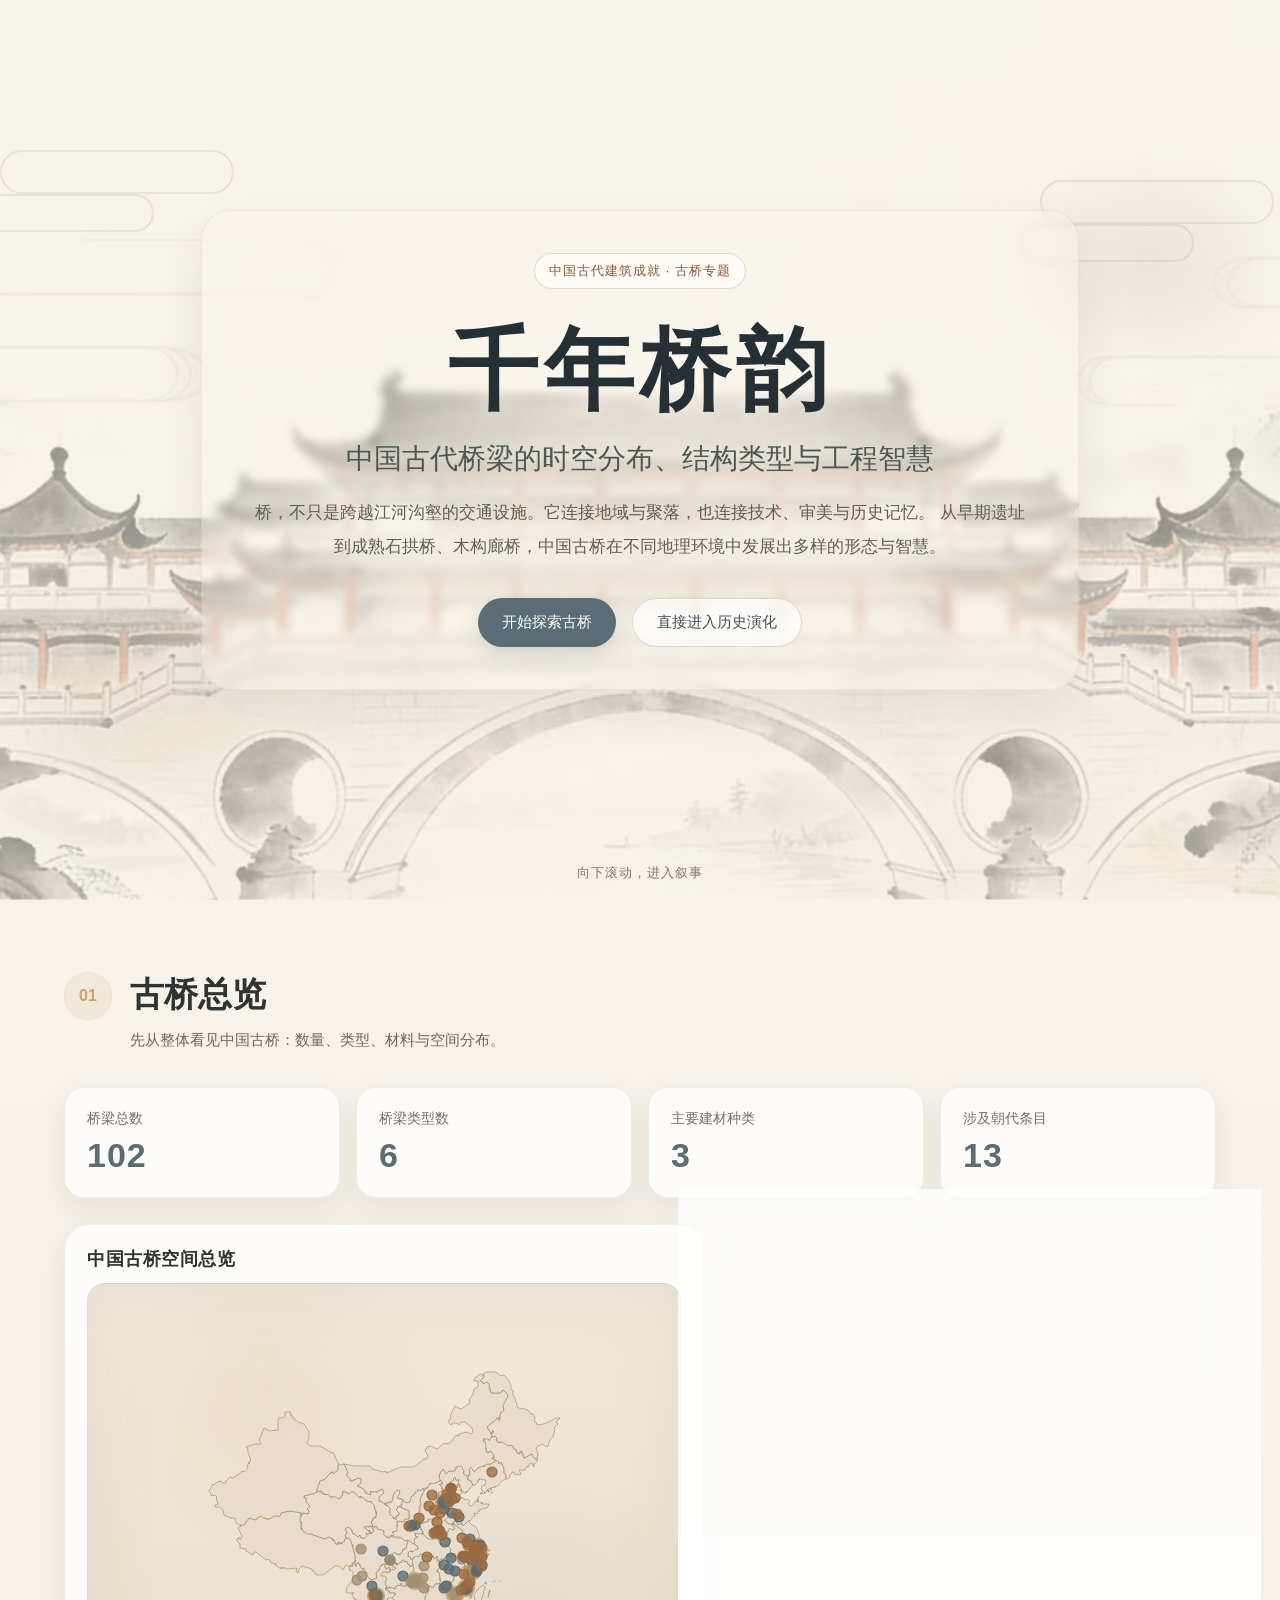
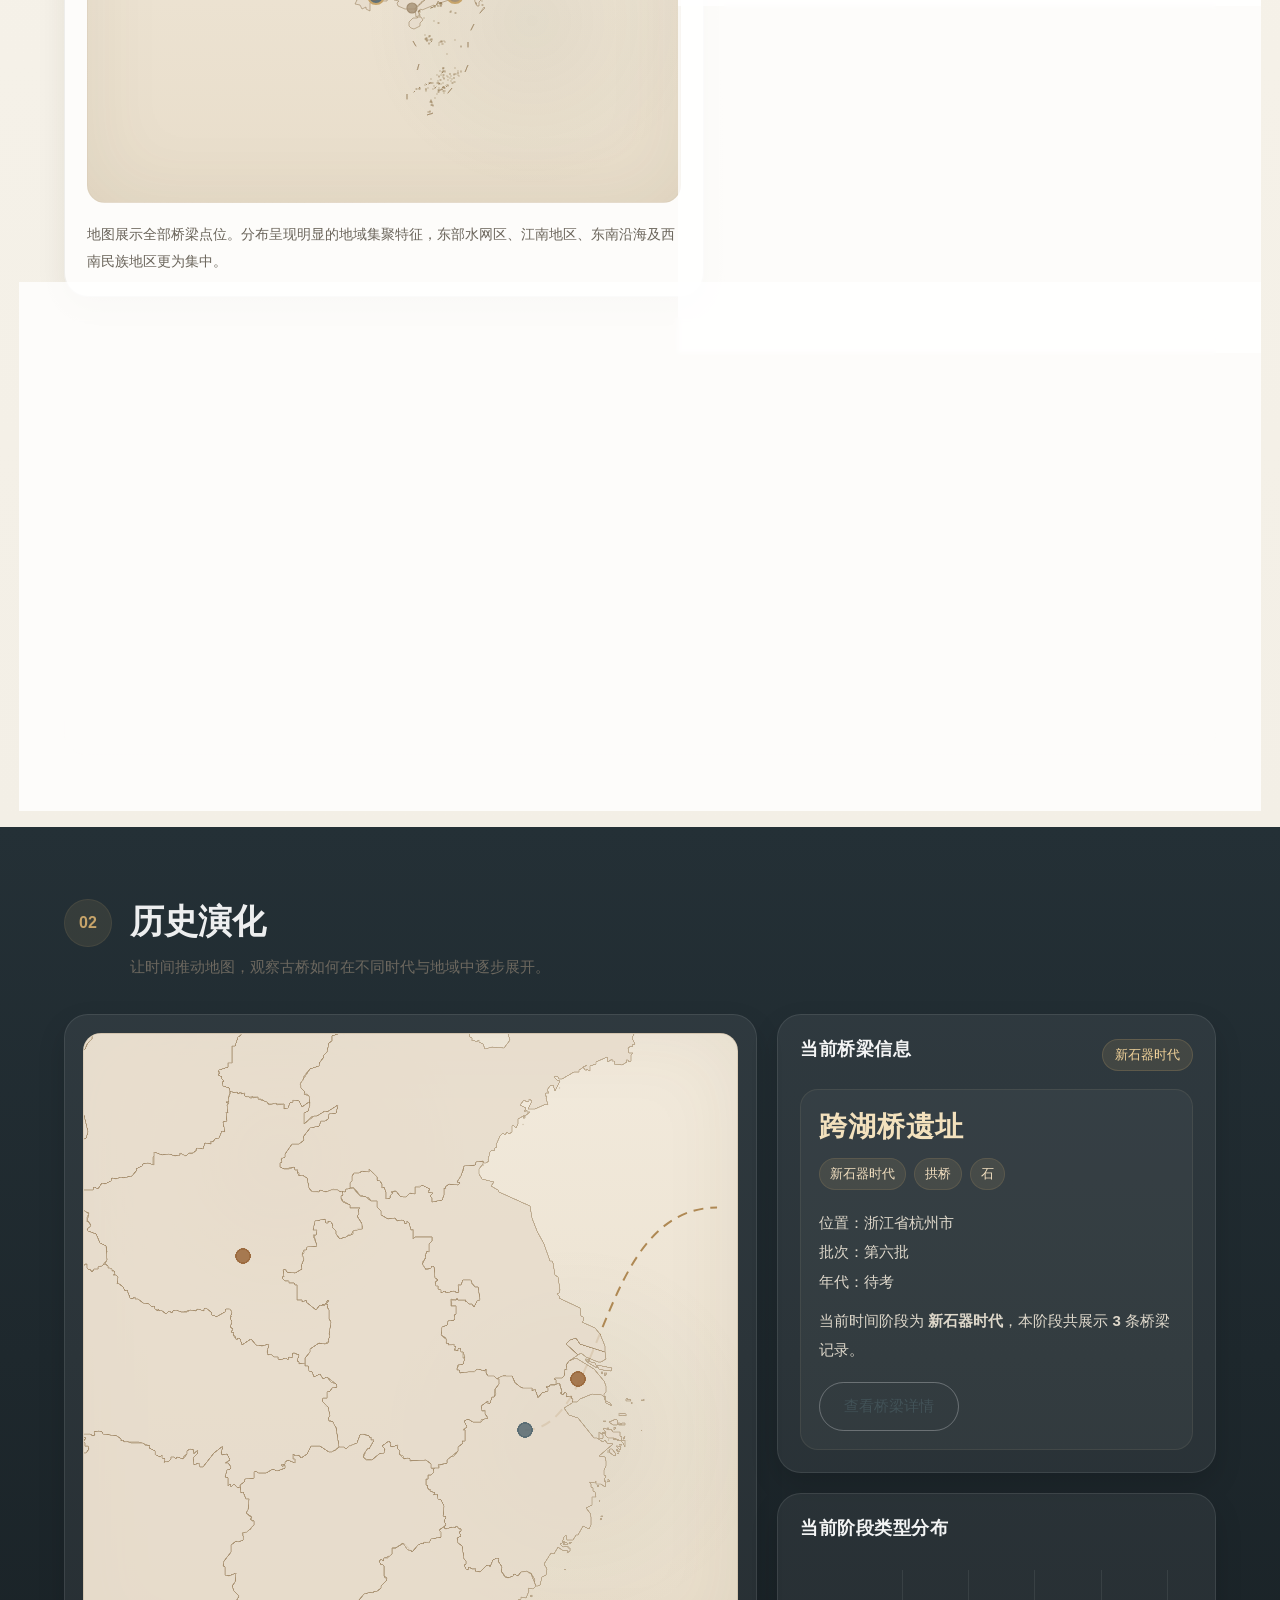
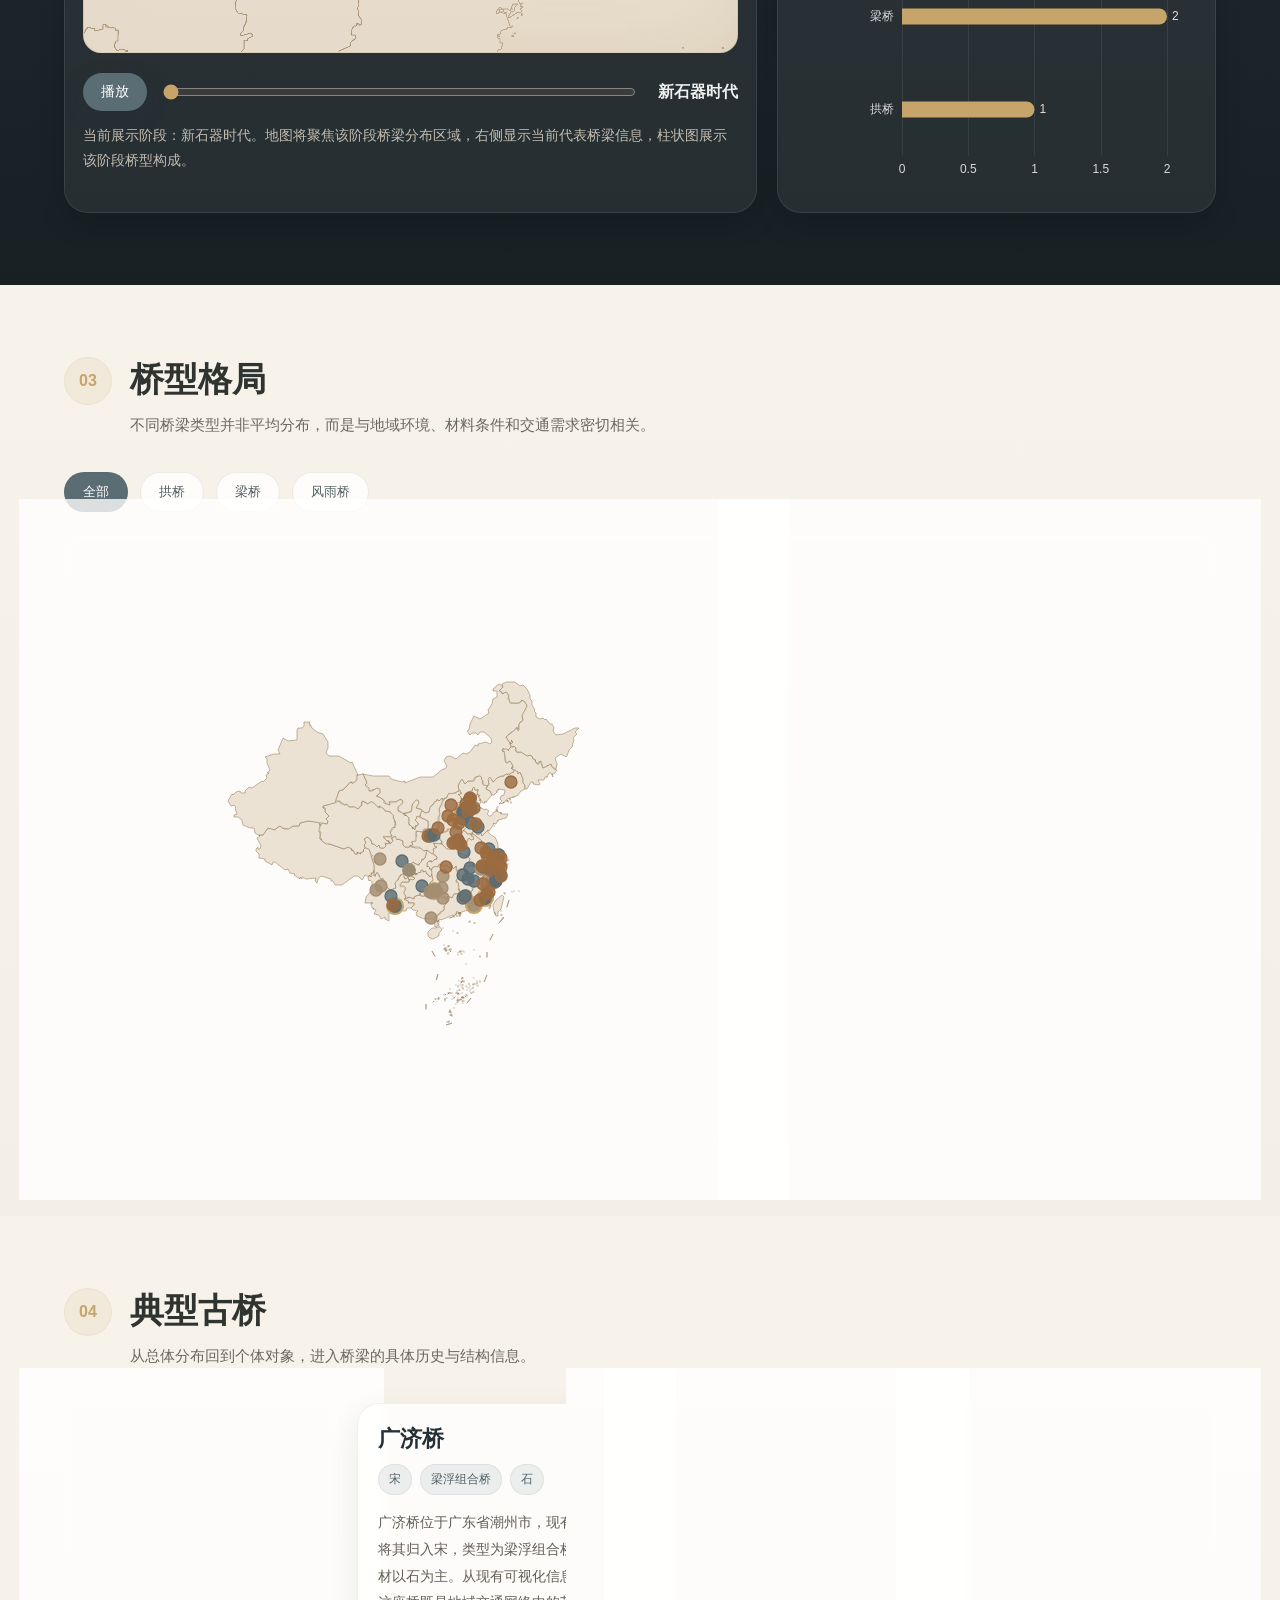
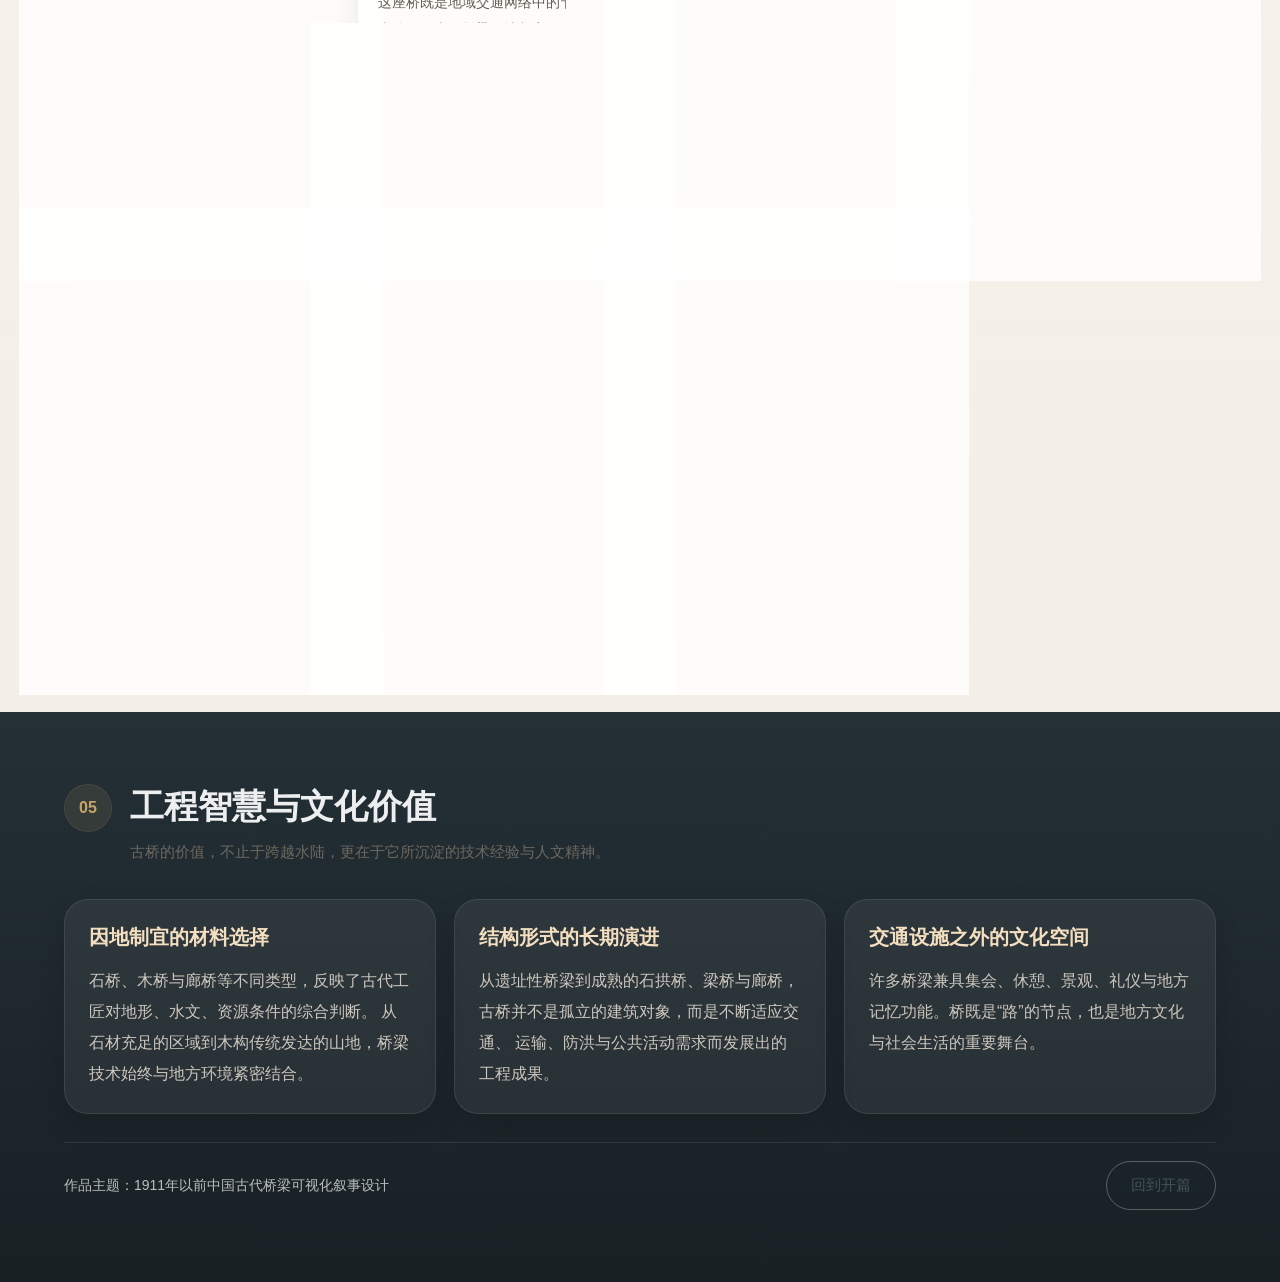
==== commit 1d884430: "Add files via upload" ====
--- a/index.html
+++ b/index.html
@@ -18,7 +18,7 @@
 
         <div class="hero-content">
             <div class="hero-kicker hero-animate hero-animate-1">中国古代建筑成就 · 古桥专题</div>
-            <h1 class="hero-animate hero-animate-2">桥承千年</h1>
+            <h1 class="hero-animate hero-animate-2">千年桥韵</h1>
             <h2 class="hero-animate hero-animate-3">中国古代桥梁的时空分布、结构类型与工程智慧</h2>
             <p class="hero-desc hero-animate hero-animate-4">
             桥，不只是跨越江河沟壑的交通设施。它连接地域与聚落，也连接技术、审美与历史记忆。
--- a/css/style.css
+++ b/css/style.css
@@ -820,27 +820,7 @@
   opacity: 0.75;
 }
 
-/* 地图瓦片做中国风弱化处理 */
-.leaflet-pane.muted-tile-pane {
-  filter: grayscale(100%) sepia(22%) saturate(55%) brightness(108%) contrast(88%);
-  opacity: 0.55;
-}
-
-/* 去掉底图过强的视觉感 */
-.leaflet-container {
-  font-family: "Microsoft YaHei", "PingFang SC", Arial, sans-serif;
-}
-
-.leaflet-popup-content-wrapper {
-  background: rgba(255, 251, 244, 0.96);
-  color: #3a3a36;
-  border-radius: 14px;
-  box-shadow: 0 8px 20px rgba(40, 30, 20, 0.14);
-}
-
-.leaflet-popup-tip {
-  background: rgba(255, 251, 244, 0.96);
-}
+
 
 /* 地图周围增加柔和暗角，让视线集中到中国范围和点位 */
 .map-box,
@@ -1499,3 +1479,27 @@
     top: 44px;
   }
 }
+
+#overviewMap,
+#timelineMap,
+#typeMap,
+#detailMap {
+  position: relative;
+  background:
+    radial-gradient(circle at 30% 20%, rgba(168, 132, 71, 0.08), transparent 28%),
+    radial-gradient(circle at 75% 65%, rgba(82, 104, 91, 0.06), transparent 30%),
+    linear-gradient(180deg, #f2eadc 0%, #e8ddca 100%);
+}
+
+#overviewMap::after,
+#timelineMap::after,
+#typeMap::after,
+#detailMap::after {
+  content: "";
+  position: absolute;
+  inset: 0;
+  pointer-events: none;
+  z-index: 210;
+  background: linear-gradient(rgba(255, 248, 235, 0.04), rgba(255, 248, 235, 0.04));
+  opacity: 0.35;
+}
